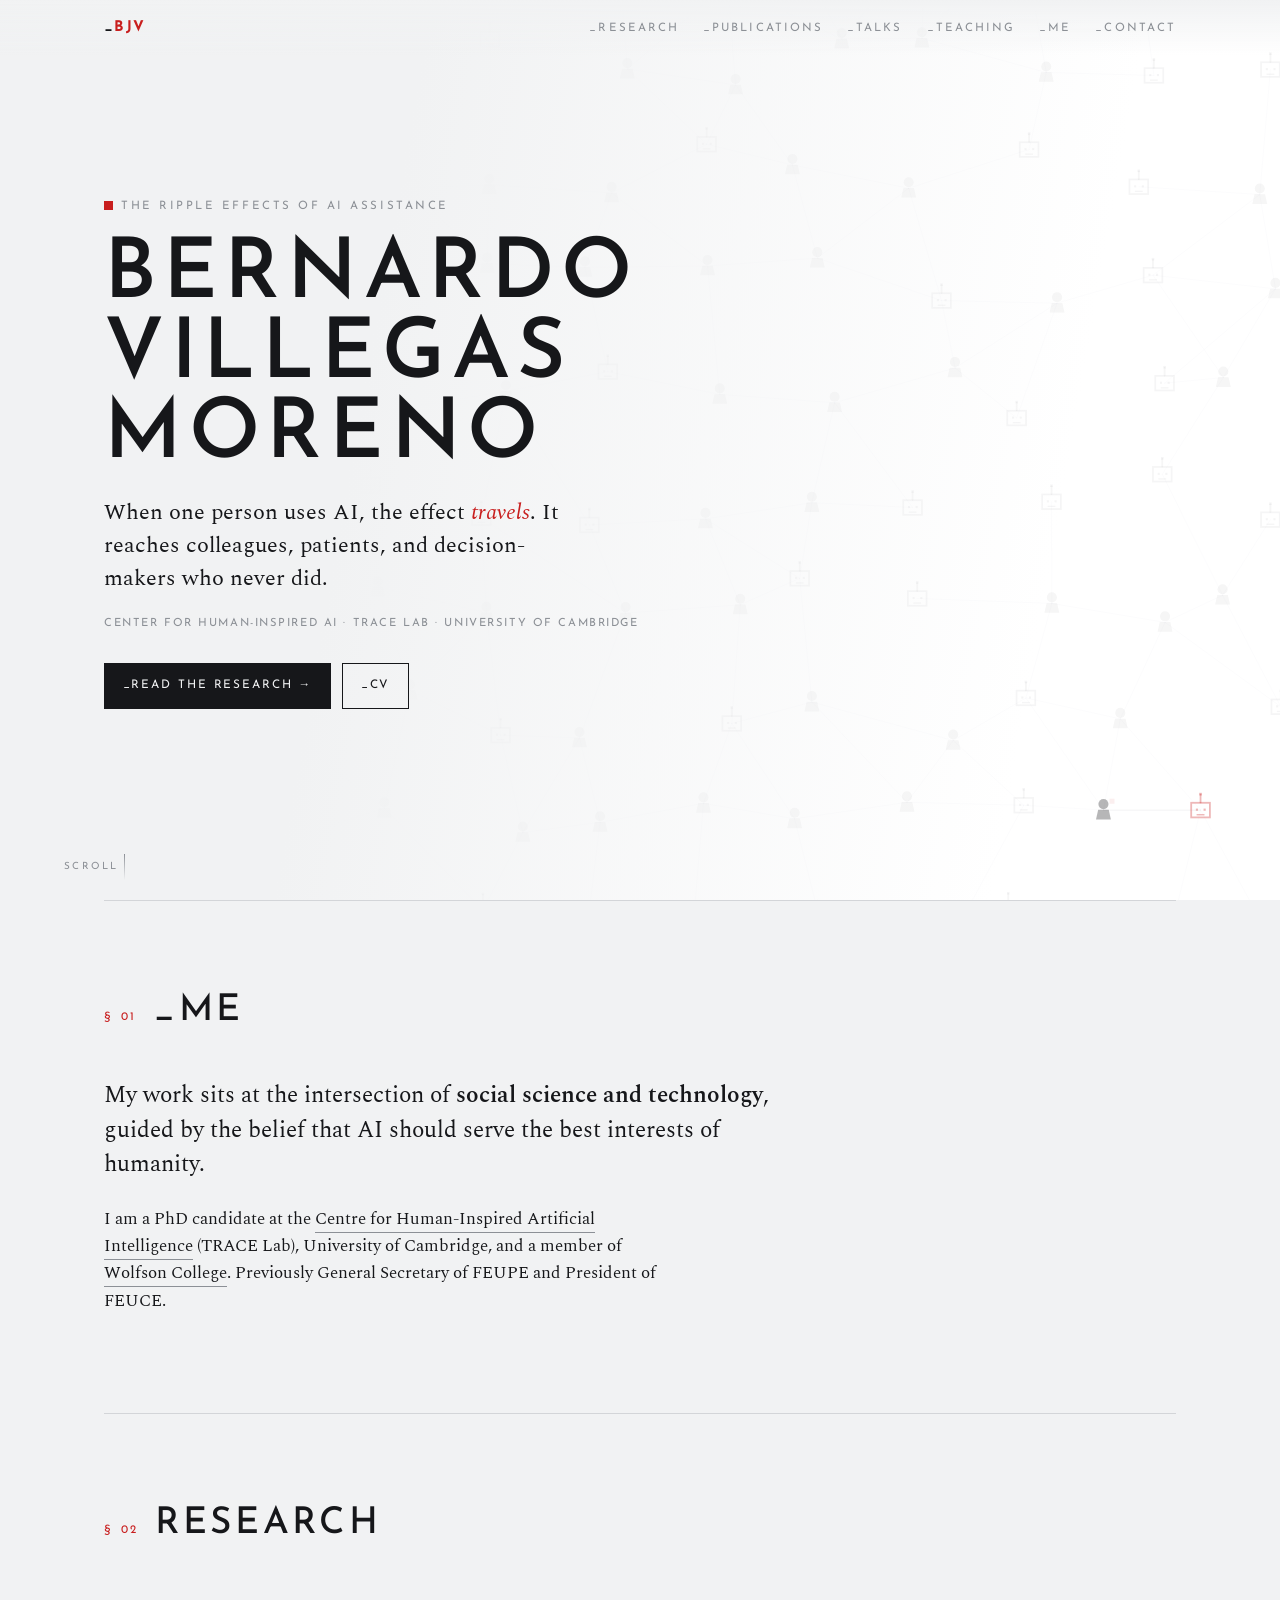
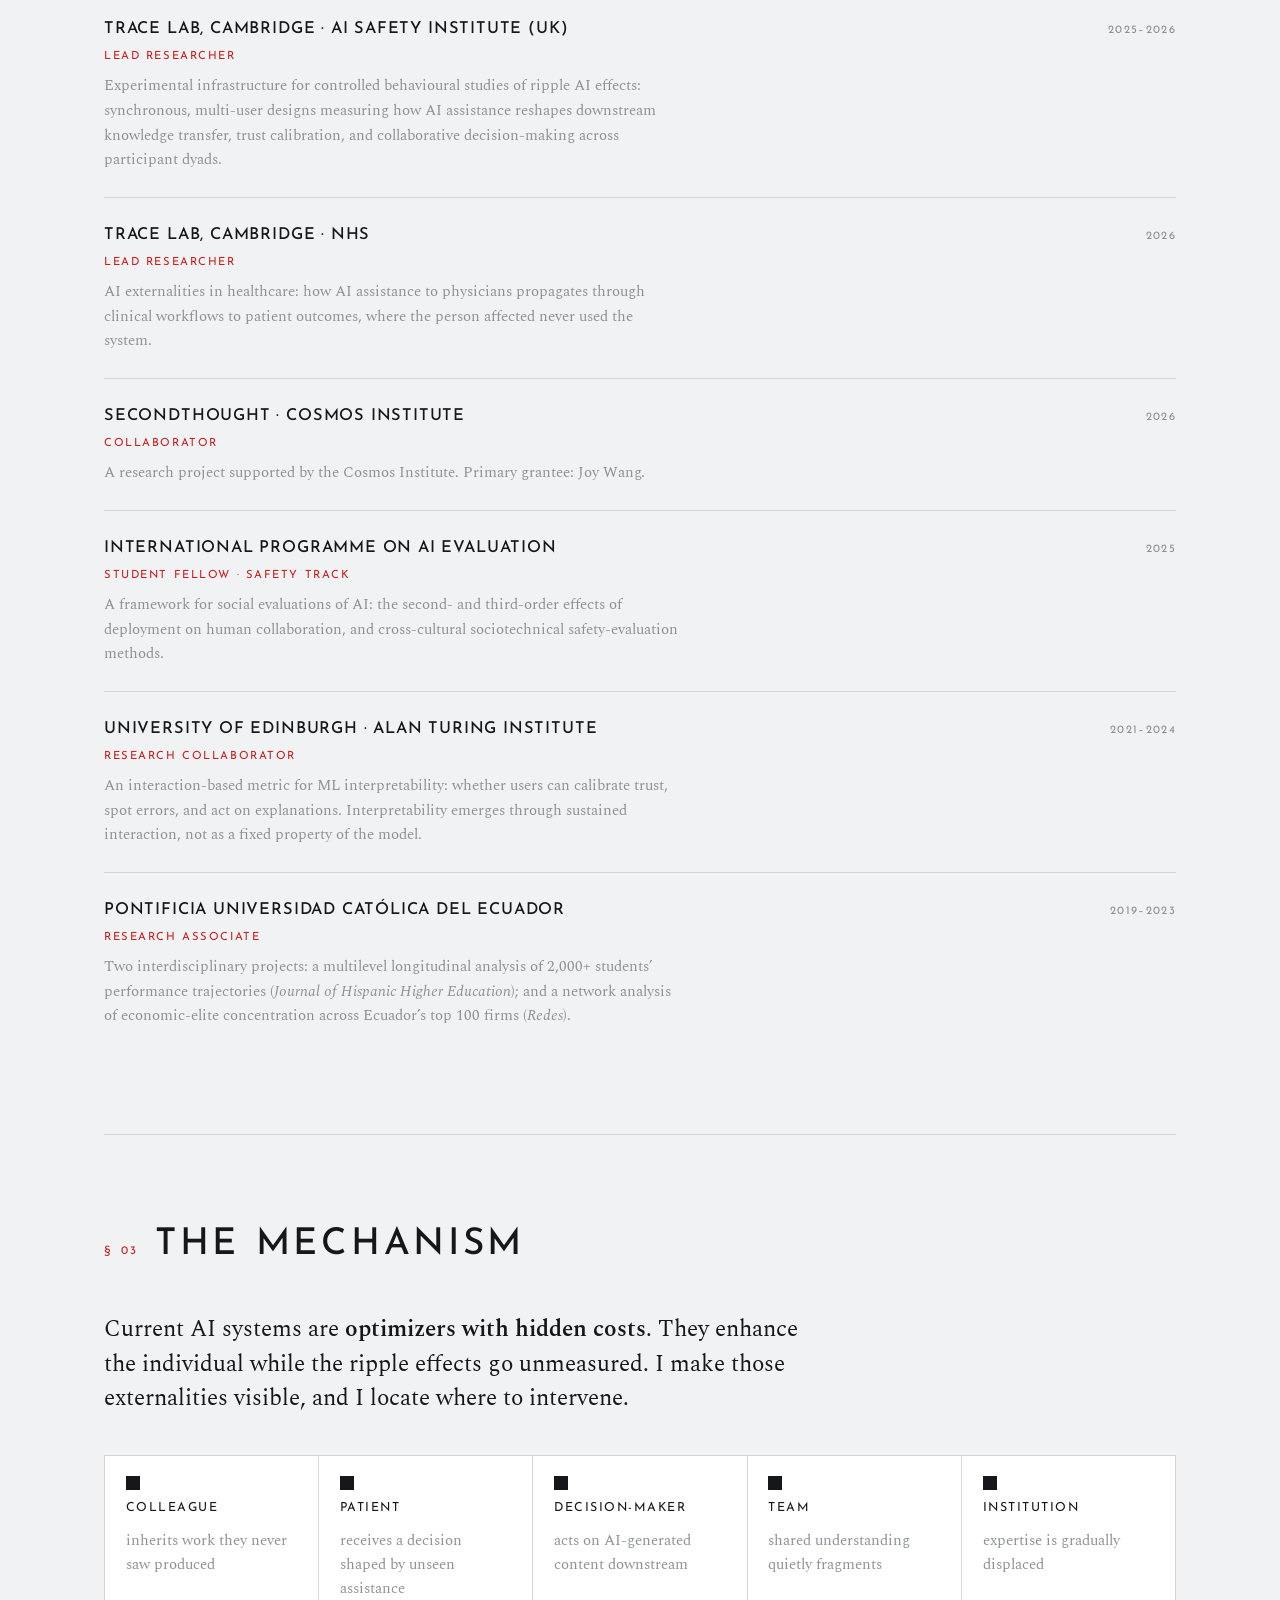
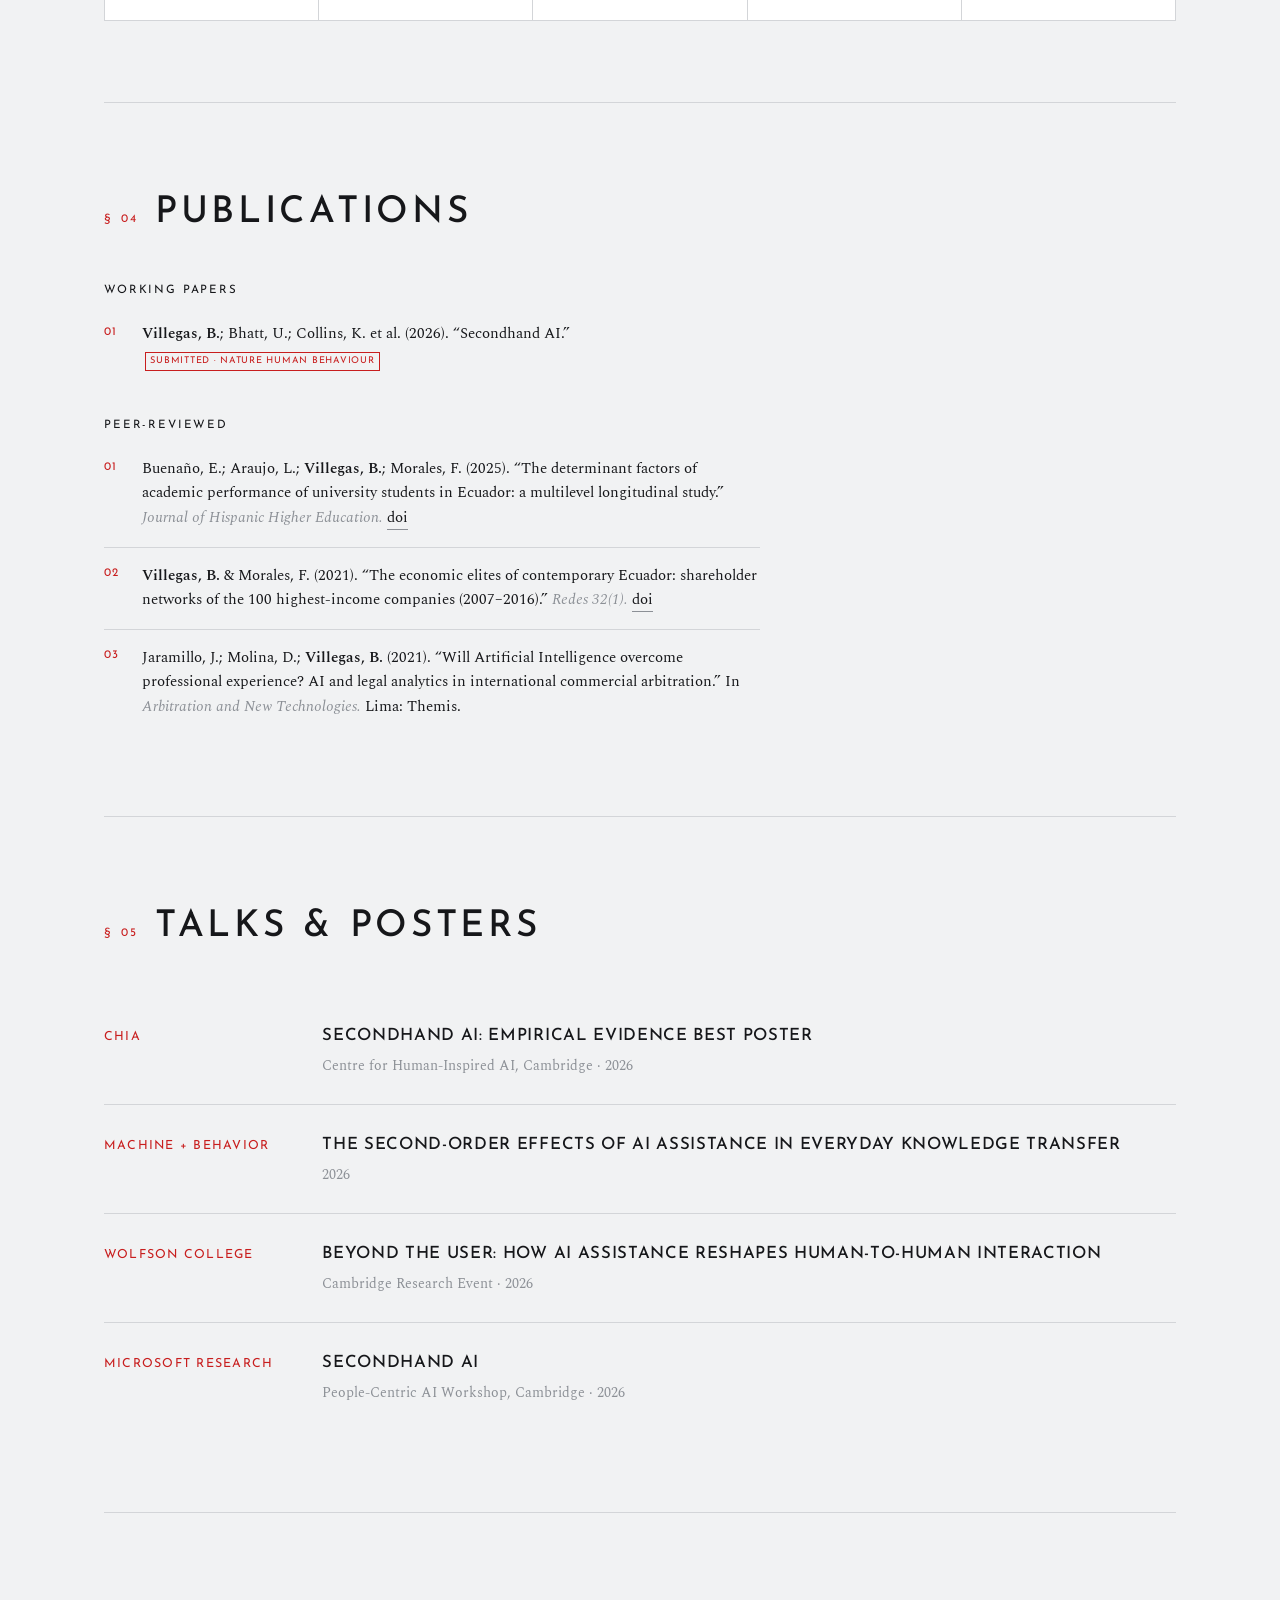
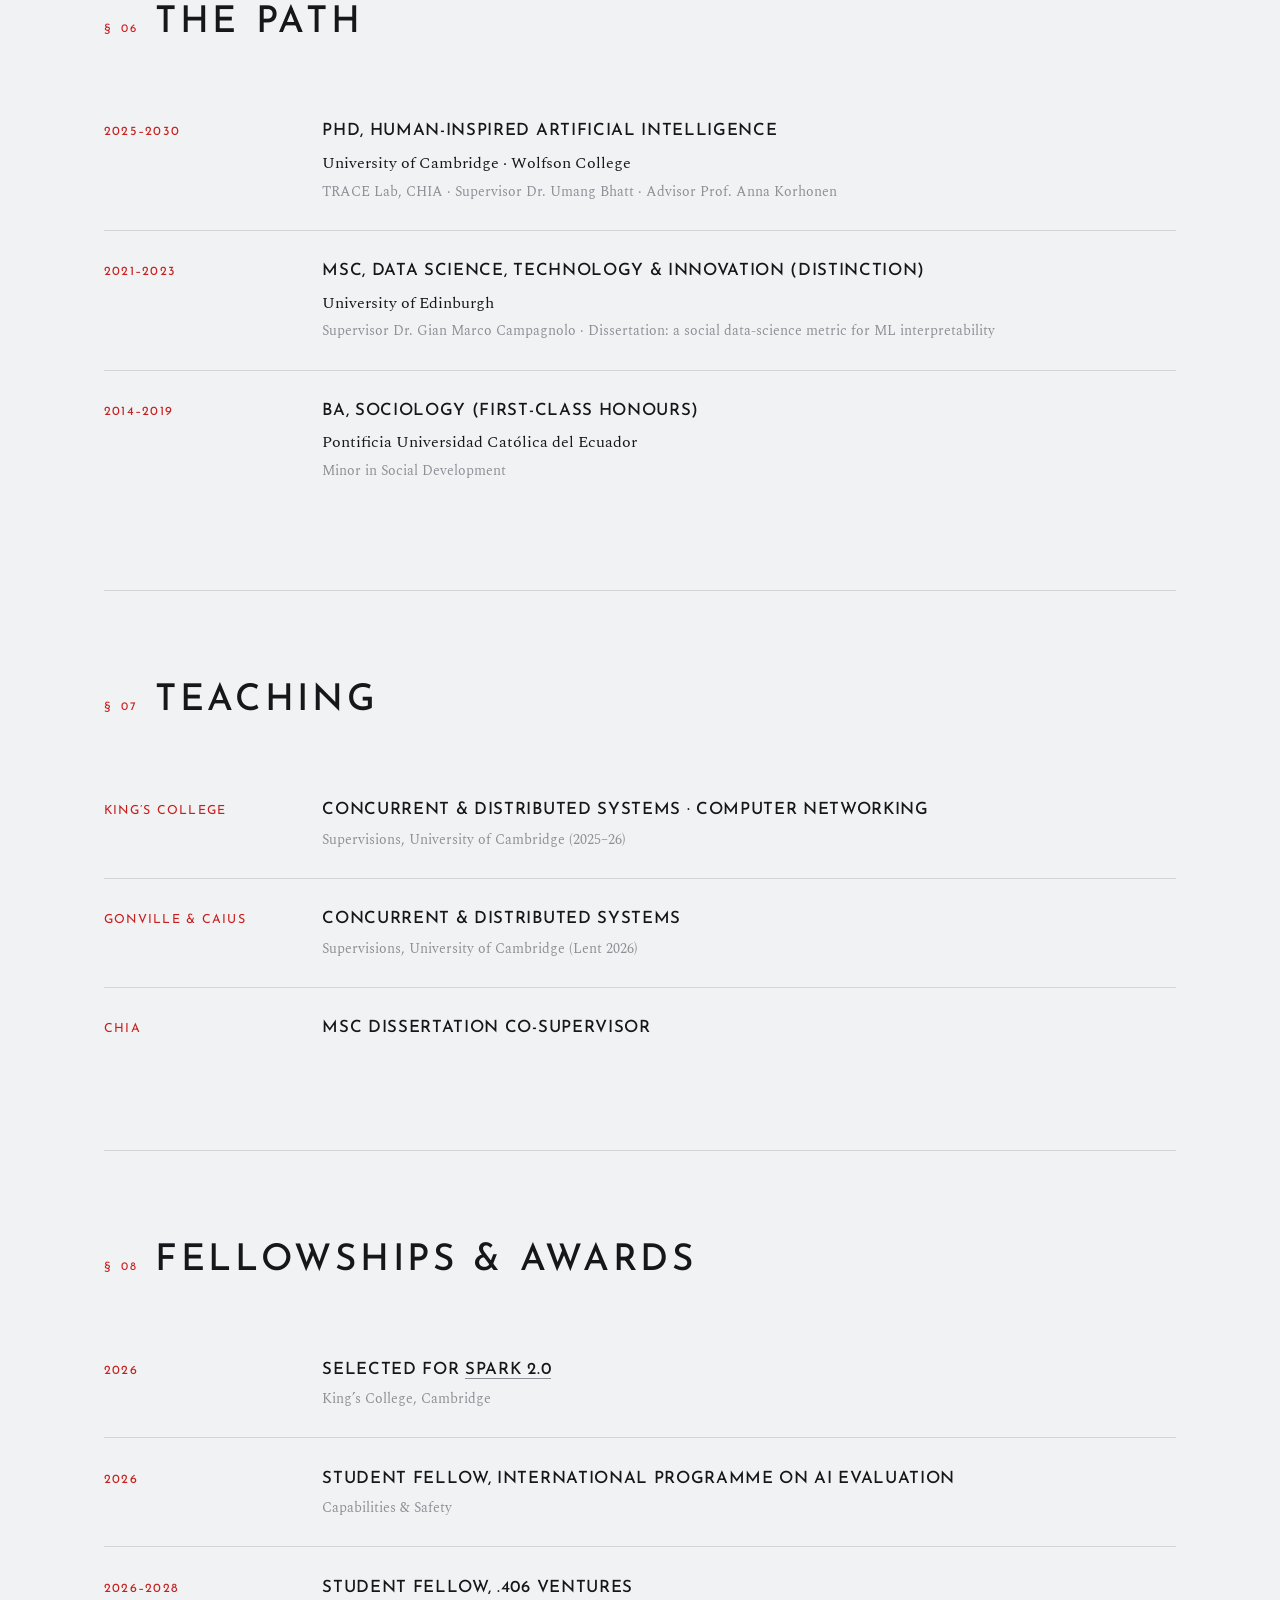
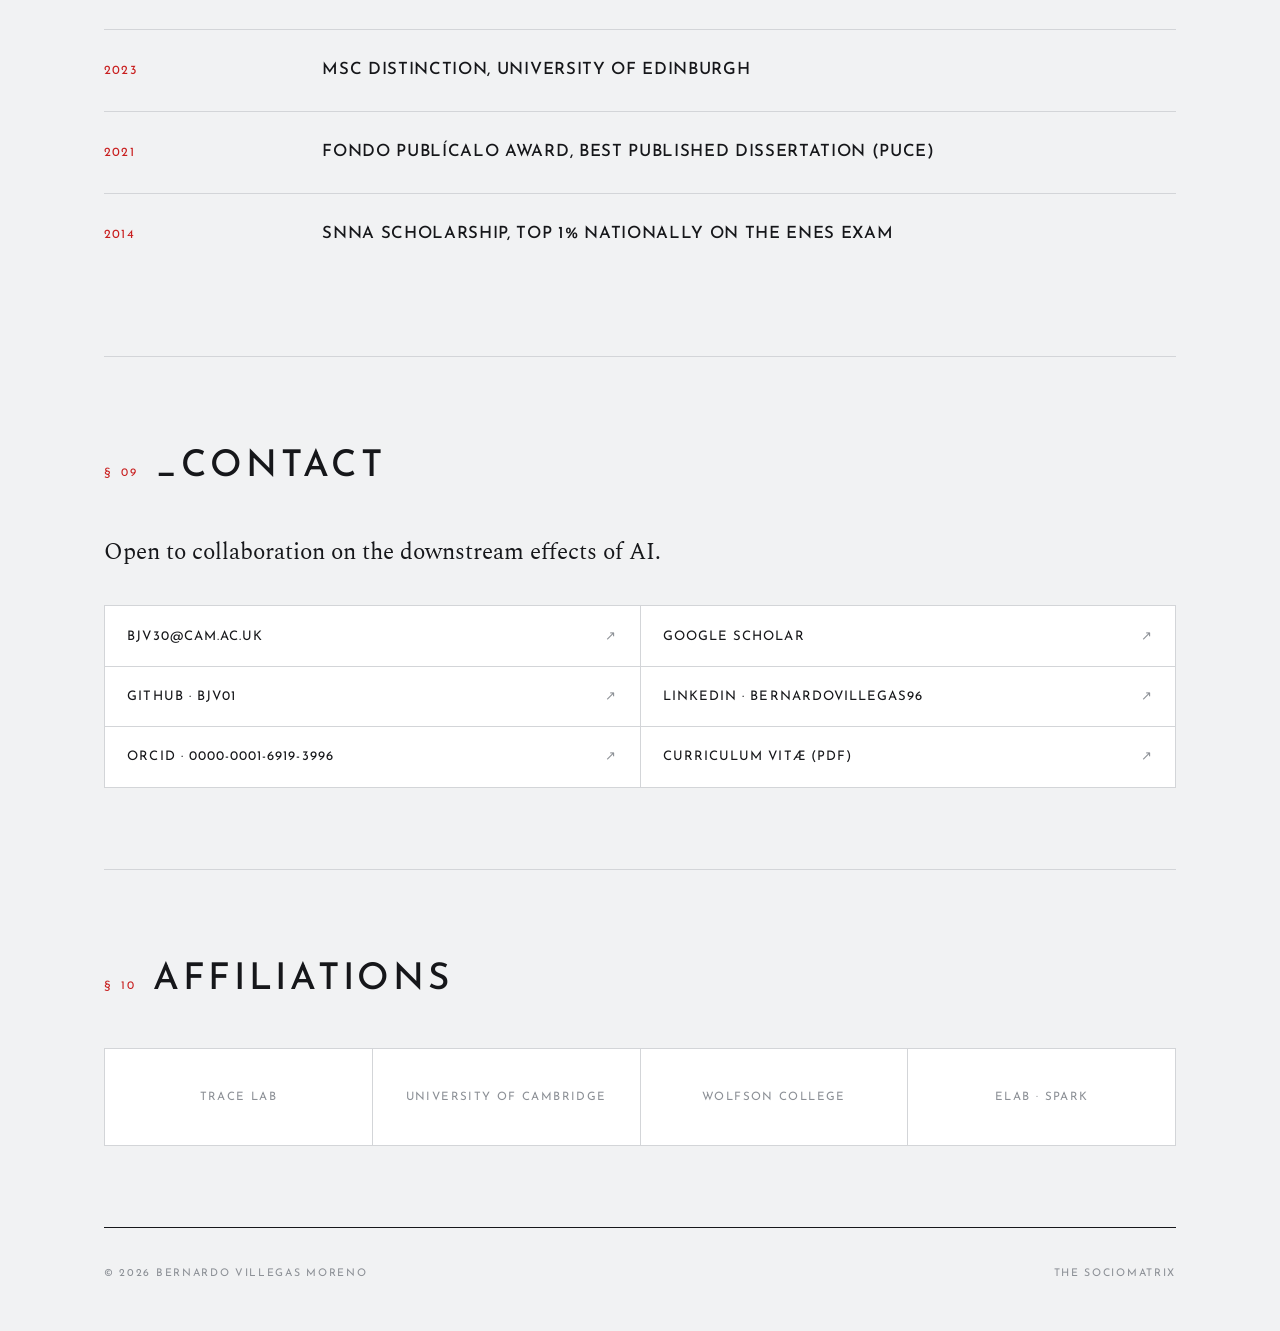
==== static/index.html @ 49605e80 "Ship new one-page site as homepage (The Sociomatrix) Add static/index.html: a self-contained homepag" ====
<!doctype html>
<html lang="en">
<head>
<meta charset="utf-8">
<meta name="viewport" content="width=device-width,initial-scale=1">
<!--
WEBSITE OPENER — organic human/AI network with a live TRANSMISSION: the AI effect (red) travels
edge-by-edge from Alice+AI to others; each person reached gets a small red mark (secondhand).
Then the rest of the site scrolls up beneath. Sociomatrix identity: white, ink, one red family, squares.
-->
<title>Villegas Moreno</title>
<meta name="description" content="Bernardo Villegas Moreno. The ripple effects of AI assistance: when one person uses AI, the effect travels to people who never did.">
<link rel="preconnect" href="https://fonts.googleapis.com">
<link rel="preconnect" href="https://fonts.gstatic.com" crossorigin>
<link href="https://fonts.googleapis.com/css2?family=Josefin+Sans:wght@300;400;500;600;700&family=Spectral:ital,wght@0,400;0,500;0,600;1,400&display=swap" rel="stylesheet">
<style>
  :root{ --ink:#16171A; --paper:#F1F2F3; --card:#FFFFFF; --silver:#8C9096; --faint:#D3D5D8; --red:#C81E1E;
    --cap:"Josefin Sans",Futura,"Century Gothic",sans-serif; --serif:"Spectral",Georgia,serif; --pad:clamp(20px,5vw,64px); color-scheme:light; }
  *{box-sizing:border-box}
  html{scroll-behavior:smooth}
  body{margin:0;background:var(--paper);color:var(--ink);font-family:var(--serif);font-size:17px;line-height:1.6;-webkit-font-smoothing:antialiased}
  a{color:inherit;text-decoration:none}
  ::selection{background:var(--ink);color:var(--paper)}
  .wrap{max-width:1200px;margin:0 auto;padding-inline:var(--pad)}
  hr.rule{height:1px;background:var(--ink);border:0;margin:0}

  header{position:fixed;top:0;left:0;right:0;z-index:40;background:linear-gradient(var(--paper),rgba(241,242,243,0));}
  .bar{position:relative;display:flex;justify-content:space-between;align-items:center;max-width:1200px;margin:0 auto;padding:16px var(--pad)}
  .brand{font-family:var(--cap);text-transform:uppercase;font-weight:700;letter-spacing:.1em;font-size:.92rem}
  .brand b{color:var(--red)}
  nav{display:flex;gap:1.5rem;font-family:var(--cap);text-transform:uppercase;letter-spacing:.18em;font-size:.72rem;color:var(--silver)}
  nav a{transition:color .2s} nav a:hover{color:var(--ink)}
  .navtoggle{display:none;background:transparent;border:1px solid var(--ink);color:var(--ink);width:40px;height:40px;font-size:1.15rem;cursor:pointer;align-items:center;justify-content:center}
  @media(max-width:720px){
    .navtoggle{display:flex}
    nav{position:absolute;top:100%;left:0;right:0;flex-direction:column;gap:0;background:var(--paper);border-bottom:1px solid var(--ink);opacity:0;visibility:hidden;transform:translateY(-8px);transition:opacity .25s ease,transform .25s ease,visibility .25s}
    nav.open{opacity:1;visibility:visible;transform:none}
    nav a{padding:1rem var(--pad);border-top:1px solid var(--faint);color:var(--ink)}
  }

  /* HERO OPENER */
  .hero{position:relative;min-height:100svh;overflow:hidden;display:flex;align-items:center}
  #opener{position:absolute;inset:0;width:100%;height:100%;z-index:0}
  .veil{position:absolute;inset:0;z-index:1;pointer-events:none;background:linear-gradient(100deg,var(--paper) 0%,var(--paper) 30%,rgba(241,242,243,0.55) 52%,rgba(241,242,243,0) 80%)}
  .hero-inner{position:relative;z-index:3;width:100%}
  .kicker{font-family:var(--cap);text-transform:uppercase;letter-spacing:.22em;font-size:.72rem;color:var(--silver);display:inline-flex;align-items:center;gap:.7em}
  .kicker .sq{width:9px;height:9px;background:var(--red);display:inline-block}
  h1{font-family:var(--cap);text-transform:uppercase;font-weight:600;letter-spacing:.08em;line-height:.96;font-size:clamp(2.4rem,7vw,5.2rem);margin:1.1rem 0 0;max-width:14ch}
  .tag{font-size:clamp(1.08rem,1.7vw,1.4rem);line-height:1.5;max-width:42ch;margin:1.3rem 0 0}
  .tag em{font-style:italic;color:var(--red)}
  .affil{font-family:var(--cap);text-transform:uppercase;letter-spacing:.14em;font-size:.7rem;color:var(--silver);margin:1.2rem 0 0}
  .actions{display:flex;gap:.7rem;flex-wrap:wrap;margin-top:1.9rem}
  .btn{font-family:var(--cap);text-transform:uppercase;letter-spacing:.16em;font-size:.74rem;border:1px solid var(--ink);color:var(--ink);background:transparent;padding:.78rem 1.1rem;cursor:pointer;transition:background .12s,color .12s}
  .btn:hover{background:var(--ink);color:var(--paper)}
  .btn.pri{background:var(--ink);color:var(--paper)} .btn.pri:hover{background:transparent;color:var(--ink)}
  .scrollcue{position:absolute;left:var(--pad);bottom:20px;z-index:3;font-family:var(--cap);text-transform:uppercase;letter-spacing:.24em;font-size:.62rem;color:var(--silver);display:flex;align-items:center;gap:.6em}
  .scrollcue::after{content:"";width:1px;height:26px;background:linear-gradient(var(--silver),transparent);animation:cue 2.4s ease-in-out infinite}
  @keyframes cue{0%,100%{opacity:.3;transform:scaleY(.6)}50%{opacity:1;transform:scaleY(1)}}

  /* SECTIONS */
  section{padding:clamp(56px,9vh,120px) 0;border-top:1px solid var(--silver-faint,#D3D5D8)}
  .sechead{display:flex;align-items:baseline;gap:1rem;margin-bottom:2.4rem}
  .sechead .no{font-family:var(--cap);font-size:.72rem;letter-spacing:.24em;color:var(--red)}
  .sechead h2{font-family:var(--cap);text-transform:uppercase;letter-spacing:.1em;font-weight:500;font-size:clamp(1.5rem,3.2vw,2.3rem);margin:0}
  .lead{font-size:clamp(1.15rem,1.8vw,1.5rem);line-height:1.5;max-width:60ch}
  .lead strong{font-weight:600} .lead em{font-style:italic;color:var(--red)}
  p.body{max-width:64ch;color:var(--ink)} p.body a{border-bottom:1px solid var(--silver)} p.body a:hover{border-color:var(--red)}
  .down{margin-top:2.4rem;display:grid;grid-template-columns:repeat(5,1fr);gap:1px;background:#D3D5D8;border:1px solid #D3D5D8}
  @media(max-width:900px){ .down{grid-template-columns:1fr} }
  .dcell{background:var(--card);padding:1.2rem 1.3rem;display:flex;flex-direction:column;gap:.6rem}
  .dcell .sq{width:14px;height:14px;background:var(--ink)}
  .dcell .who{font-family:var(--cap);text-transform:uppercase;letter-spacing:.12em;font-size:.78rem}
  .dcell .eff{font-size:.94rem;color:var(--silver)}
  .cards{display:grid;grid-template-columns:repeat(auto-fit,minmax(300px,1fr));gap:1px;background:#D3D5D8;border:1px solid #D3D5D8}
  .cardw{background:var(--card);padding:clamp(24px,3vw,40px)}
  .cardw .cno{font-family:var(--cap);letter-spacing:.18em;font-size:.68rem;color:var(--red)}
  .cardw h3{font-family:var(--cap);text-transform:uppercase;letter-spacing:.05em;font-weight:500;font-size:1.2rem;margin:.9rem 0 .8rem}
  .cardw p{color:var(--silver);font-size:.98rem;margin:0;max-width:44ch}
  .tags{display:flex;flex-wrap:wrap;gap:.6rem;margin-top:2rem}
  .tag2{font-family:var(--cap);text-transform:uppercase;letter-spacing:.1em;font-size:.7rem;border:1px solid #D3D5D8;padding:.5rem .8rem;transition:border-color .2s} .tag2:hover{border-color:var(--red)}
  .path{display:flex;flex-direction:column}
  .step{display:grid;grid-template-columns:minmax(120px,180px) 1fr;gap:clamp(16px,3vw,48px);padding:1.7rem 0;border-top:1px solid #D3D5D8;align-items:baseline}
  .step:first-child{border-top:0}
  .step .when{font-family:var(--cap);text-transform:uppercase;letter-spacing:.1em;font-size:.78rem;color:var(--red)}
  .step h4{margin:0;font-family:var(--cap);text-transform:uppercase;letter-spacing:.04em;font-weight:500;font-size:1.05rem}
  .step .org{margin:.35rem 0 0;font-size:.98rem} .step .note{color:var(--silver);margin:.3rem 0 0;font-size:.86rem}
  @media(max-width:560px){ .step{grid-template-columns:1fr;gap:.4rem} }
  .contact{display:grid;grid-template-columns:1fr 1fr;gap:1px;background:#D3D5D8;border:1px solid #D3D5D8;margin-top:2.2rem}
  .link{background:var(--card);padding:1.2rem 1.4rem;display:flex;justify-content:space-between;align-items:center;font-family:var(--cap);text-transform:uppercase;letter-spacing:.08em;font-size:.82rem;transition:background .18s,color .18s}
  .link:hover{background:var(--ink);color:var(--paper)} .link .arw{color:var(--silver)} .link:hover .arw{color:var(--paper)}
  @media(max-width:560px){ .contact{grid-template-columns:1fr} }
  footer{padding:2.4rem 0 3rem;font-family:var(--cap);text-transform:uppercase;letter-spacing:.16em;font-size:.66rem;color:var(--silver);display:flex;justify-content:space-between;flex-wrap:wrap;gap:1rem;border-top:1px solid var(--ink)}
  .rlist{display:flex;flex-direction:column}
  .ritem{padding:1.5rem 0;border-top:1px solid #D3D5D8} .ritem:first-child{border-top:0}
  .ritem .rtop{display:flex;justify-content:space-between;gap:1rem;flex-wrap:wrap;align-items:baseline}
  .ritem .org{font-family:var(--cap);text-transform:uppercase;letter-spacing:.05em;font-weight:500;font-size:1.02rem}
  .ritem .date{font-family:var(--cap);text-transform:uppercase;letter-spacing:.12em;font-size:.7rem;color:var(--silver);white-space:nowrap}
  .ritem .role{font-family:var(--cap);text-transform:uppercase;letter-spacing:.14em;font-size:.7rem;color:var(--red);margin:.4rem 0 .5rem}
  .ritem p{margin:0;color:var(--silver);font-size:.96rem;max-width:72ch}
  .subhead{font-family:var(--cap);text-transform:uppercase;letter-spacing:.16em;font-size:.72rem;color:var(--ink);margin:1.8rem 0 .4rem}
  .pubs{list-style:none;padding:0;margin:0;counter-reset:pub}
  .pubs li{position:relative;padding:1rem 0 1rem 2.4rem;border-top:1px solid #D3D5D8;font-size:.96rem;max-width:82ch;color:var(--ink)} .pubs li:first-child{border-top:0}
  .pubs li::before{counter-increment:pub;content:counter(pub,decimal-leading-zero);position:absolute;left:0;top:1.05rem;font-family:var(--cap);letter-spacing:.1em;font-size:.72rem;color:var(--red)}
  .pubs b{font-weight:600} .pubs .venue{font-style:italic;color:var(--silver)} .pubs a{border-bottom:1px solid var(--silver)}
  .pubs .badge{display:inline-block;font-family:var(--cap);text-transform:uppercase;letter-spacing:.08em;font-size:.58rem;color:var(--red);border:1px solid var(--red);padding:.12em .45em;margin-left:.3em}
  .reveal{opacity:0;transform:translateY(16px);transition:opacity .7s ease,transform .7s ease}
  .reveal.in{opacity:1;transform:none}
  .assoc{display:grid;grid-template-columns:repeat(4,1fr);gap:1px;background:#D3D5D8;border:1px solid #D3D5D8;margin-top:1.6rem}
  @media(max-width:640px){ .assoc{grid-template-columns:repeat(2,1fr)} }
  .assoc .logo{background:var(--card);min-height:96px;display:flex;align-items:center;justify-content:center;text-align:center;padding:1.2rem 1rem;font-family:var(--cap);text-transform:uppercase;letter-spacing:.12em;font-size:.72rem;color:var(--silver)}
  @media(prefers-reduced-motion:reduce){ .reveal{opacity:1;transform:none} .scrollcue::after{animation:none} html{scroll-behavior:auto} }
</style>
</head>
<body>


<header><div class="bar">
  <a class="brand" href="#top">_<b>bjv</b></a>
  <nav id="nav"><a href="#research">_research</a><a href="#publications">_publications</a><a href="#talks">_talks</a><a href="#teaching">_teaching</a><a href="#me">_me</a><a href="#contact">_contact</a></nav>
  <button class="navtoggle" id="navtoggle" aria-label="Open menu" aria-expanded="false">≡</button>
</div></header>

<main id="top">
  <!-- OPENER -->
  <section class="hero">
    <canvas id="opener" aria-label="A network of people and AI agents; the AI effect travels along the connections, marking each person it reaches."></canvas>
    <div class="veil"></div>
    <div class="hero-inner"><div class="wrap">
      <span class="kicker"><span class="sq"></span> the ripple effects of AI assistance</span>
      <h1>Bernardo Villegas Moreno</h1>
      <p class="tag">When one person uses AI, the effect <em>travels</em>. It reaches colleagues, patients, and decision-makers who never did.</p>
      <p class="affil">Center for Human-Inspired AI · TRACE Lab · University of Cambridge</p>
      <div class="actions"><a class="btn pri" href="#research">_read the research →</a><a class="btn" href="#">_cv</a></div>
    </div></div>
    <div class="scrollcue">scroll</div>
  </section>

  <div class="wrap">
    <section id="me">
      <div class="sechead reveal"><span class="no">§ 01</span><h2>_me</h2></div>
      <p class="lead reveal">My work sits at the intersection of <strong>social science and technology</strong>, guided by the belief that AI should serve the best interests of humanity.</p>
      <p class="body reveal" style="margin-top:1.4rem">I am a PhD candidate at the <a href="https://www.chia.cam.ac.uk/" target="_blank" rel="noopener">Centre for Human-Inspired Artificial Intelligence</a> (TRACE Lab), University of Cambridge, and a member of <a href="https://www.wolfson.cam.ac.uk/" target="_blank" rel="noopener">Wolfson College</a>. Previously General Secretary of FEUPE and President of FEUCE.</p>
    </section>
    <section id="research">
      <div class="sechead reveal"><span class="no">§ 02</span><h2>Research</h2></div>
      <div class="rlist reveal">
        <div class="ritem"><div class="rtop"><span class="org">TRACE Lab, Cambridge · AI Safety Institute (UK)</span><span class="date">2025–2026</span></div><div class="role">Lead Researcher</div><p>Experimental infrastructure for controlled behavioural studies of ripple AI effects: synchronous, multi-user designs measuring how AI assistance reshapes downstream knowledge transfer, trust calibration, and collaborative decision-making across participant dyads.</p></div>
        <div class="ritem"><div class="rtop"><span class="org">TRACE Lab, Cambridge · NHS</span><span class="date">2026</span></div><div class="role">Lead Researcher</div><p>AI externalities in healthcare: how AI assistance to physicians propagates through clinical workflows to patient outcomes, where the person affected never used the system.</p></div>
        <div class="ritem"><div class="rtop"><span class="org">Secondthought · Cosmos Institute</span><span class="date">2026</span></div><div class="role">Collaborator</div><p>A research project supported by the Cosmos Institute. Primary grantee: Joy Wang.</p></div>
        <div class="ritem"><div class="rtop"><span class="org">International Programme on AI Evaluation</span><span class="date">2025</span></div><div class="role">Student Fellow · Safety Track</div><p>A framework for social evaluations of AI: the second- and third-order effects of deployment on human collaboration, and cross-cultural sociotechnical safety-evaluation methods.</p></div>
        <div class="ritem"><div class="rtop"><span class="org">University of Edinburgh · Alan Turing Institute</span><span class="date">2021–2024</span></div><div class="role">Research Collaborator</div><p>An interaction-based metric for ML interpretability: whether users can calibrate trust, spot errors, and act on explanations. Interpretability emerges through sustained interaction, not as a fixed property of the model.</p></div>
        <div class="ritem"><div class="rtop"><span class="org">Pontificia Universidad Católica del Ecuador</span><span class="date">2019–2023</span></div><div class="role">Research Associate</div><p>Two interdisciplinary projects: a multilevel longitudinal analysis of 2,000+ students&rsquo; performance trajectories (<em>Journal of Hispanic Higher Education</em>); and a network analysis of economic-elite concentration across Ecuador&rsquo;s top 100 firms (<em>Redes</em>).</p></div>
      </div>
    </section>
    <section id="mechanism">
      <div class="sechead reveal"><span class="no">§ 03</span><h2>The mechanism</h2></div>
      <p class="lead reveal">Current AI systems are <strong>optimizers with hidden costs</strong>. They enhance the individual while the ripple effects go unmeasured. I make those externalities visible, and I locate where to intervene.</p>
      <div class="down reveal">
        <div class="dcell"><span class="sq"></span><span class="who">Colleague</span><span class="eff">inherits work they never saw produced</span></div>
        <div class="dcell"><span class="sq"></span><span class="who">Patient</span><span class="eff">receives a decision shaped by unseen assistance</span></div>
        <div class="dcell"><span class="sq"></span><span class="who">Decision-maker</span><span class="eff">acts on AI-generated content downstream</span></div>
        <div class="dcell"><span class="sq"></span><span class="who">Team</span><span class="eff">shared understanding quietly fragments</span></div>
        <div class="dcell"><span class="sq"></span><span class="who">Institution</span><span class="eff">expertise is gradually displaced</span></div>
      </div>
    </section>
    <section id="publications">
      <div class="sechead reveal"><span class="no">§ 04</span><h2>Publications</h2></div>
      <div class="subhead reveal">Working papers</div>
      <ol class="pubs reveal">
        <li><b>Villegas, B.</b>; Bhatt, U.; Collins, K. et al. (2026). &ldquo;Secondhand AI.&rdquo; <span class="badge">Submitted · Nature Human Behaviour</span></li>
      </ol>
      <div class="subhead reveal">Peer-reviewed</div>
      <ol class="pubs reveal">
        <li>Buenaño, E.; Araujo, L.; <b>Villegas, B.</b>; Morales, F. (2025). &ldquo;The determinant factors of academic performance of university students in Ecuador: a multilevel longitudinal study.&rdquo; <span class="venue">Journal of Hispanic Higher Education.</span> <a href="https://doi.org/10.1177/15381927251392101" target="_blank" rel="noopener">doi</a></li>
        <li><b>Villegas, B.</b> &amp; Morales, F. (2021). &ldquo;The economic elites of contemporary Ecuador: shareholder networks of the 100 highest-income companies (2007–2016).&rdquo; <span class="venue">Redes 32(1).</span> <a href="https://doi.org/10.5565/rev/redes.887" target="_blank" rel="noopener">doi</a></li>
        <li>Jaramillo, J.; Molina, D.; <b>Villegas, B.</b> (2021). &ldquo;Will Artificial Intelligence overcome professional experience? AI and legal analytics in international commercial arbitration.&rdquo; In <span class="venue">Arbitration and New Technologies.</span> Lima: Themis.</li>
      </ol>
    </section>
    <section id="talks">
      <div class="sechead reveal"><span class="no">§ 05</span><h2>Talks &amp; posters</h2></div>
      <div class="path reveal">
        <div class="step"><div class="when">CHIA</div><div><h4>Secondhand AI: empirical evidence <span class="badge">Best Poster</span></h4><p class="note">Centre for Human-Inspired AI, Cambridge · 2026</p></div></div>
        <div class="step"><div class="when">Machine + Behavior</div><div><h4>The second-order effects of AI assistance in everyday knowledge transfer</h4><p class="note">2026</p></div></div>
        <div class="step"><div class="when">Wolfson College</div><div><h4>Beyond the User: how AI assistance reshapes human-to-human interaction</h4><p class="note">Cambridge Research Event · 2026</p></div></div>
        <div class="step"><div class="when">Microsoft Research</div><div><h4>Secondhand AI</h4><p class="note">People-Centric AI Workshop, Cambridge · 2026</p></div></div>
      </div>
    </section>
    <section id="path">
      <div class="sechead reveal"><span class="no">§ 06</span><h2>The path</h2></div>
      <div class="path reveal">
        <div class="step"><div class="when">2025–2030</div><div><h4>PhD, Human-Inspired Artificial Intelligence</h4><p class="org">University of Cambridge · Wolfson College</p><p class="note">TRACE Lab, CHIA · Supervisor Dr. Umang Bhatt · Advisor Prof. Anna Korhonen</p></div></div>
        <div class="step"><div class="when">2021–2023</div><div><h4>MSc, Data Science, Technology &amp; Innovation (Distinction)</h4><p class="org">University of Edinburgh</p><p class="note">Supervisor Dr. Gian Marco Campagnolo · Dissertation: a social data-science metric for ML interpretability</p></div></div>
        <div class="step"><div class="when">2014–2019</div><div><h4>BA, Sociology (First-Class Honours)</h4><p class="org">Pontificia Universidad Católica del Ecuador</p><p class="note">Minor in Social Development</p></div></div>
      </div>
    </section>
    <section id="teaching">
      <div class="sechead reveal"><span class="no">§ 07</span><h2>Teaching</h2></div>
      <div class="path reveal">
        <div class="step"><div class="when">King&rsquo;s College</div><div><h4>Concurrent &amp; Distributed Systems · Computer Networking</h4><p class="note">Supervisions, University of Cambridge (2025–26)</p></div></div>
        <div class="step"><div class="when">Gonville &amp; Caius</div><div><h4>Concurrent &amp; Distributed Systems</h4><p class="note">Supervisions, University of Cambridge (Lent 2026)</p></div></div>
        <div class="step"><div class="when">CHIA</div><div><h4>MSc Dissertation Co-Supervisor</h4></div></div>
      </div>
    </section>
    <section>
      <div class="sechead reveal"><span class="no">§ 08</span><h2>Fellowships &amp; awards</h2></div>
      <div class="path reveal">
        <div class="step"><div class="when">2026</div><div><h4>Selected for <a href="https://sparkatkings.com" target="_blank" rel="noopener" style="border-bottom:1px solid var(--silver)">SPARK 2.0</a></h4><p class="note">King&rsquo;s College, Cambridge</p></div></div>
        <div class="step"><div class="when">2026</div><div><h4>Student Fellow, International Programme on AI Evaluation</h4><p class="note">Capabilities &amp; Safety</p></div></div>
        <div class="step"><div class="when">2026–2028</div><div><h4>Student Fellow, .406 Ventures</h4></div></div>
        <div class="step"><div class="when">2023</div><div><h4>MSc Distinction, University of Edinburgh</h4></div></div>
        <div class="step"><div class="when">2021</div><div><h4>Fondo Publícalo Award, best published dissertation (PUCE)</h4></div></div>
        <div class="step"><div class="when">2014</div><div><h4>SNNA Scholarship, top 1% nationally on the ENES exam</h4></div></div>
      </div>
    </section>
    <section id="contact">
      <div class="sechead reveal"><span class="no">§ 09</span><h2>_contact</h2></div>
      <p class="lead reveal">Open to collaboration on the downstream effects of AI.</p>
      <div class="contact reveal">
        <a class="link" href="mailto:bjv30@cam.ac.uk">bjv30@cam.ac.uk<span class="arw">↗</span></a>
        <a class="link" href="https://scholar.google.com/citations?user=j6a2kQkAAAAJ&hl=en" target="_blank" rel="noopener">Google Scholar<span class="arw">↗</span></a>
        <a class="link" href="https://github.com/bjv01" target="_blank" rel="noopener">GitHub · bjv01<span class="arw">↗</span></a>
        <a class="link" href="https://linkedin.com/in/bernardovillegas96" target="_blank" rel="noopener">LinkedIn · bernardovillegas96<span class="arw">↗</span></a>
        <a class="link" href="https://orcid.org/0000-0001-6919-3996" target="_blank" rel="noopener">ORCID · 0000-0001-6919-3996<span class="arw">↗</span></a>
        <a class="link" href="/uploads/resume.pdf">Curriculum Vitæ (PDF)<span class="arw">↗</span></a>
      </div>
    </section>
    <section id="associations">
      <div class="sechead reveal"><span class="no">§ 10</span><h2>Affiliations</h2></div>
      <div class="assoc reveal">
        <div class="logo">TRACE Lab</div>
        <div class="logo">University of Cambridge</div>
        <div class="logo">Wolfson College</div>
        <div class="logo">eLab · SPARK</div>
      </div>
    </section>
    <footer><span>© 2026 Bernardo Villegas Moreno</span><span>The Sociomatrix</span></footer>
  </div>
</main>

<script>
(function(){
  var cv=document.getElementById('opener'); if(!cv) return;
  var ctx=cv.getContext('2d'), root=document.documentElement, reduce=matchMedia('(prefers-reduced-motion: reduce)').matches;
  function C(k){return getComputedStyle(root).getPropertyValue(k).trim();}
  var COL; function refresh(){COL={ink:C('--ink'),card:C('--card'),silver:C('--silver'),faint:C('--faint'),red:C('--red')};} refresh();
  function rgba(hex,a){hex=hex.replace('#','');if(hex.length===3)hex=hex.split('').map(function(x){return x+x;}).join('');return'rgba('+parseInt(hex.slice(0,2),16)+','+parseInt(hex.slice(2,4),16)+','+parseInt(hex.slice(4,6),16)+','+a+')';}
  var DPR=Math.min(window.devicePixelRatio||1,2), W=0,H=0, nodes=[], edges=[], adj=[], seed=0, aliceIdx=0, aiIdx=1;
  function rnd(){seed=(seed*1103515245+12345)&0x7fffffff;return seed/0x7fffffff;}
  function cl(v,a,b){return v<a?a:(v>b?b:v);}

  function build(){
    var r=cv.getBoundingClientRect(); W=r.width; H=r.height;
    cv.width=Math.round(W*DPR); cv.height=Math.round(H*DPR); ctx.setTransform(DPR,0,0,DPR,0,0);
    seed=20260829;
    var gap=cl(Math.min(W,H)*0.12,72,140), r0=cl(gap*0.1,8,13);
    var x0=-gap*0.4, x1=W+gap*0.4, y0=-gap*0.4, y1=H+gap*0.4;
    var sx=W*0.9, sy=H*0.9;   // seed bottom-right, diagonally opposite the name (upper-left)
    nodes=[];
    for(var gy=y0;gy<=y1;gy+=gap){ for(var gx=x0;gx<=x1;gx+=gap){
      nodes.push({x:gx+(rnd()-0.5)*gap*0.55,y:gy+(rnd()-0.5)*gap*0.55,ai:rnd()<0.35});
    }}
    // seeds: Alice (person) + AI (agent) near centre-right, adjacent
    nodes.unshift({x:sx+gap*0.45,y:sy,ai:true,seed:true});   // AI
    nodes.unshift({x:sx-gap*0.45,y:sy,ai:false,seed:true});  // Alice
    aliceIdx=0; aiIdx=1;
    var clr=(gap*0.6)*(gap*0.6), kept=[nodes[0],nodes[1]];
    for(var i=2;i<nodes.length;i++){var n=nodes[i];
      if((n.x-nodes[0].x)*(n.x-nodes[0].x)+(n.y-nodes[0].y)*(n.y-nodes[0].y)<clr)continue;
      if((n.x-nodes[1].x)*(n.x-nodes[1].x)+(n.y-nodes[1].y)*(n.y-nodes[1].y)<clr)continue; kept.push(n);}
    nodes=kept;
    // edges: nearest neighbours, capped, no bot-bot
    var thr2=(gap*1.7)*(gap*1.7), cand=[];
    for(var a=0;a<nodes.length;a++){ for(var b=a+1;b<nodes.length;b++){
      if(nodes[a].ai&&nodes[b].ai)continue;
      var dx=nodes[a].x-nodes[b].x, dy=nodes[a].y-nodes[b].y, d2=dx*dx+dy*dy;
      if(d2<thr2) cand.push([a,b,d2]);
    }}
    cand.sort(function(p,q){return p[2]-q[2];});
    var deg=[]; for(var q=0;q<nodes.length;q++)deg[q]=0; edges=[]; adj=[]; for(var q2=0;q2<nodes.length;q2++)adj[q2]=[];
    for(var c=0;c<cand.length;c++){ var ci=cand[c][0],cj=cand[c][1];
      if(deg[ci]>=4||deg[cj]>=4)continue;
      edges.push([ci,cj]); adj[ci].push(cj); adj[cj].push(ci); deg[ci]++; deg[cj]++;
    }
    resetSim(0);
  }

  // ---- transmission simulation ----
  var reached=[], reachedT=[], pulses=[], pending=[], simDone=0;
  function resetSim(now){
    reached=[]; reachedT=[]; pending=[]; pulses=[]; simDone=0;
    for(var i=0;i<nodes.length;i++){ reached[i]=false; reachedT[i]=0; pending[i]=false; }
    reached[aiIdx]=true; reachedT[aiIdx]=now;     // AI is the source
    // first hop: AI → Alice
    pulses.push({a:aiIdx,b:aliceIdx,t0:now+300,dur:700}); pending[aliceIdx]=true;
  }
  var PDUR=760;
  function emit(from,now){ var ns=adj[from]||[]; for(var k=0;k<ns.length;k++){ var j=ns[k];
    if(!reached[j]&&!pending[j]){ pulses.push({a:from,b:j,t0:now+ (120+rnd()*260), dur:PDUR}); pending[j]=true; } } }

  function person(x,y,r,col,a){ var c=rgba(col,a); ctx.fillStyle=c;
    ctx.beginPath(); ctx.arc(x,y-r*0.5,r*0.42,0,6.2832); ctx.fill();
    ctx.beginPath(); ctx.moveTo(x-r*0.62,y+r*0.78); ctx.lineTo(x-r*0.44,y-r*0.02); ctx.lineTo(x+r*0.44,y-r*0.02); ctx.lineTo(x+r*0.62,y+r*0.78); ctx.closePath(); ctx.fill(); }
  function aiAgent(x,y,r,col,a){ var c=rgba(col,a); ctx.strokeStyle=c; ctx.fillStyle=c; ctx.lineWidth=Math.max(1,r*0.15); ctx.lineCap='round'; var s=r*0.78;
    ctx.beginPath(); ctx.moveTo(x,y-s-r*0.5); ctx.lineTo(x,y-s*0.82); ctx.stroke();
    ctx.fillRect(x-r*0.11,y-s-r*0.66,r*0.22,r*0.22);
    ctx.strokeRect(x-s,y-s*0.78,s*2,s*1.56);
    ctx.fillRect(x-s*0.5,y-s*0.16,r*0.18,r*0.18); ctx.fillRect(x+s*0.32,y-s*0.16,r*0.18,r*0.18);
    ctx.fillRect(x-s*0.42,y+s*0.42,s*0.84,Math.max(1.4,r*0.09)); }
  function redMark(x,y,r,a){ var s=r*0.42; ctx.fillStyle=rgba(COL.red,a); ctx.fillRect(x+r*0.5,y-r*0.95,s,s); }

  var t0=0, raf=null, fadeIn=0;
  function step(now){
    if(!t0)t0=now; var t=now-t0; fadeIn=cl(t/900,0,1);
    // advance pulses
    var activeEdges={};
    for(var i=pulses.length-1;i>=0;i--){ var p=pulses[i]; if(now<p.t0) continue;
      var pr=(now-p.t0)/p.dur;
      if(pr>=1){ if(!reached[p.b]){ reached[p.b]=true; reachedT[p.b]=now; emit(p.b,now); } pulses.splice(i,1); }
    }
    // detect completion → hold → loop
    if(pulses.length===0){ if(!simDone) simDone=now; else if(now-simDone>2600){ resetSim(now); } }
    draw(now);
    raf=requestAnimationFrame(step);
  }
  function draw(now){
    refresh(); var r0=cl(Math.min(W,H)*0.014,7,12);
    ctx.setTransform(DPR,0,0,DPR,0,0); ctx.clearRect(0,0,W,H); ctx.fillStyle=COL.card; ctx.fillRect(0,0,W,H);
    // edges: a faint latent web, and a solid link once BOTH ends are reached (the network draws itself as it spreads)
    ctx.lineWidth=1;
    for(var e=0;e<edges.length;e++){ var ia=edges[e][0], ib=edges[e][1], A=nodes[ia], B=nodes[ib];
      var both=reached[ia]&&reached[ib];
      ctx.strokeStyle=rgba(COL.silver,(both?0.34:0.08)*fadeIn); ctx.beginPath(); ctx.moveTo(A.x,A.y); ctx.lineTo(B.x,B.y); ctx.stroke();
    }
    // travelling pulses (red) along their edge
    for(var i=0;i<pulses.length;i++){ var p=pulses[i]; if(now<p.t0) continue;
      var A=nodes[p.a],B=nodes[p.b], pr=cl((now-p.t0)/p.dur,0,1);
      // brighten the edge being traversed
      ctx.strokeStyle=rgba(COL.red,0.5*fadeIn); ctx.lineWidth=1.4; ctx.beginPath(); ctx.moveTo(A.x,A.y); ctx.lineTo(A.x+(B.x-A.x)*pr,A.y+(B.y-A.y)*pr); ctx.stroke();
      var px=A.x+(B.x-A.x)*pr, py=A.y+(B.y-A.y)*pr, ps=r0*0.5;
      ctx.fillStyle=rgba(COL.red,fadeIn); ctx.fillRect(px-ps,py-ps,ps*2,ps*2);
    }
    ctx.lineWidth=1;
    // nodes: latent ghost until the effect arrives, then they solidify (+ red secondhand mark)
    var GHOST=0.13;
    for(var n2=0;n2<nodes.length;n2++){ var n=nodes[n2];
      var rp = reached[n2] ? cl((now-reachedT[n2])/380,0,1) : 0;   // solidify ease
      var a = (n.seed ? 1 : (GHOST+(1-GHOST)*rp)) * fadeIn;
      var col = (n.seed&&n.ai)?COL.red:COL.ink;
      if(n.ai) aiAgent(n.x,n.y,r0,col,a); else person(n.x,n.y,r0,col,a);
      if(reached[n2] && !(n.seed&&n.ai)){ var ma=rp*fadeIn; if(ma>0.02) redMark(n.x,n.y,r0,ma); }
    }
  }
  function start(){ t0=0; if(!raf) raf=requestAnimationFrame(step); }
  function stop(){ if(raf){cancelAnimationFrame(raf);raf=null;} }
  window.addEventListener('resize',function(){ build(); });
  build();
  function staticFallback(){ build(); fadeIn=1; for(var i=0;i<nodes.length;i++){ if(i%3!==0){reached[i]=true;reachedT[i]=-1000;} } draw(performance.now()); }
  if(reduce){ // static: most of the network already marked (the effect has already travelled)
    staticFallback(); addEventListener('load',staticFallback);
  } else {
    var heroEl=document.querySelector('.hero');
    if('IntersectionObserver' in window){ new IntersectionObserver(function(es){ if(es[0].isIntersecting) start(); else stop(); },{threshold:0}).observe(heroEl); }
    else start();
  }
  // scroll reveal for sections
  var io=new IntersectionObserver(function(es){es.forEach(function(en){if(en.isIntersecting){en.target.classList.add('in');io.unobserve(en.target);}});},{threshold:0.12});
  document.querySelectorAll('.reveal').forEach(function(el){io.observe(el);});
})();
</script>
<script>
/* mobile menu */
(function(){ var t=document.getElementById('navtoggle'), n=document.getElementById('nav'); if(!t||!n) return;
  t.addEventListener('click',function(){ var o=n.classList.toggle('open'); t.setAttribute('aria-expanded',o); t.textContent=o?'✕':'≡'; });
  n.addEventListener('click',function(e){ if(e.target.tagName==='A'){ n.classList.remove('open'); t.setAttribute('aria-expanded','false'); t.textContent='≡'; } });
})();
</script>

</body>
</html>
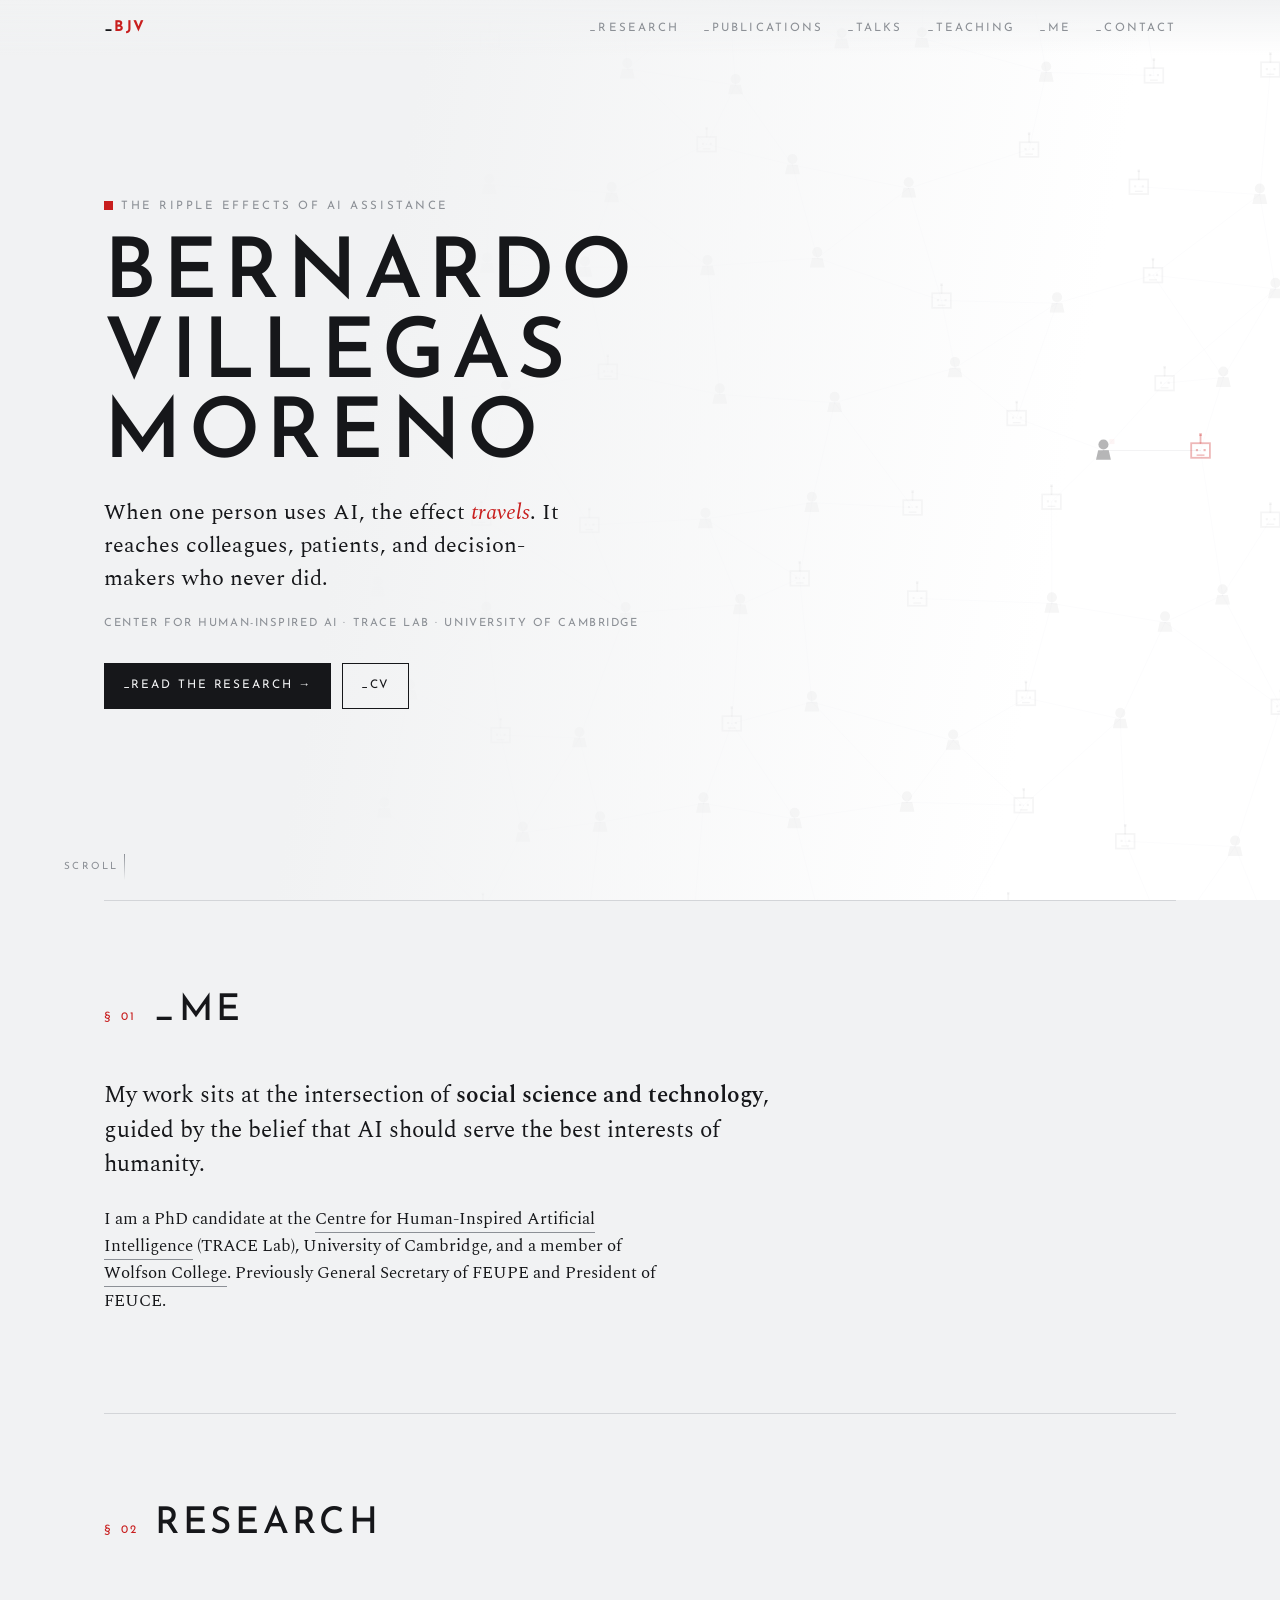
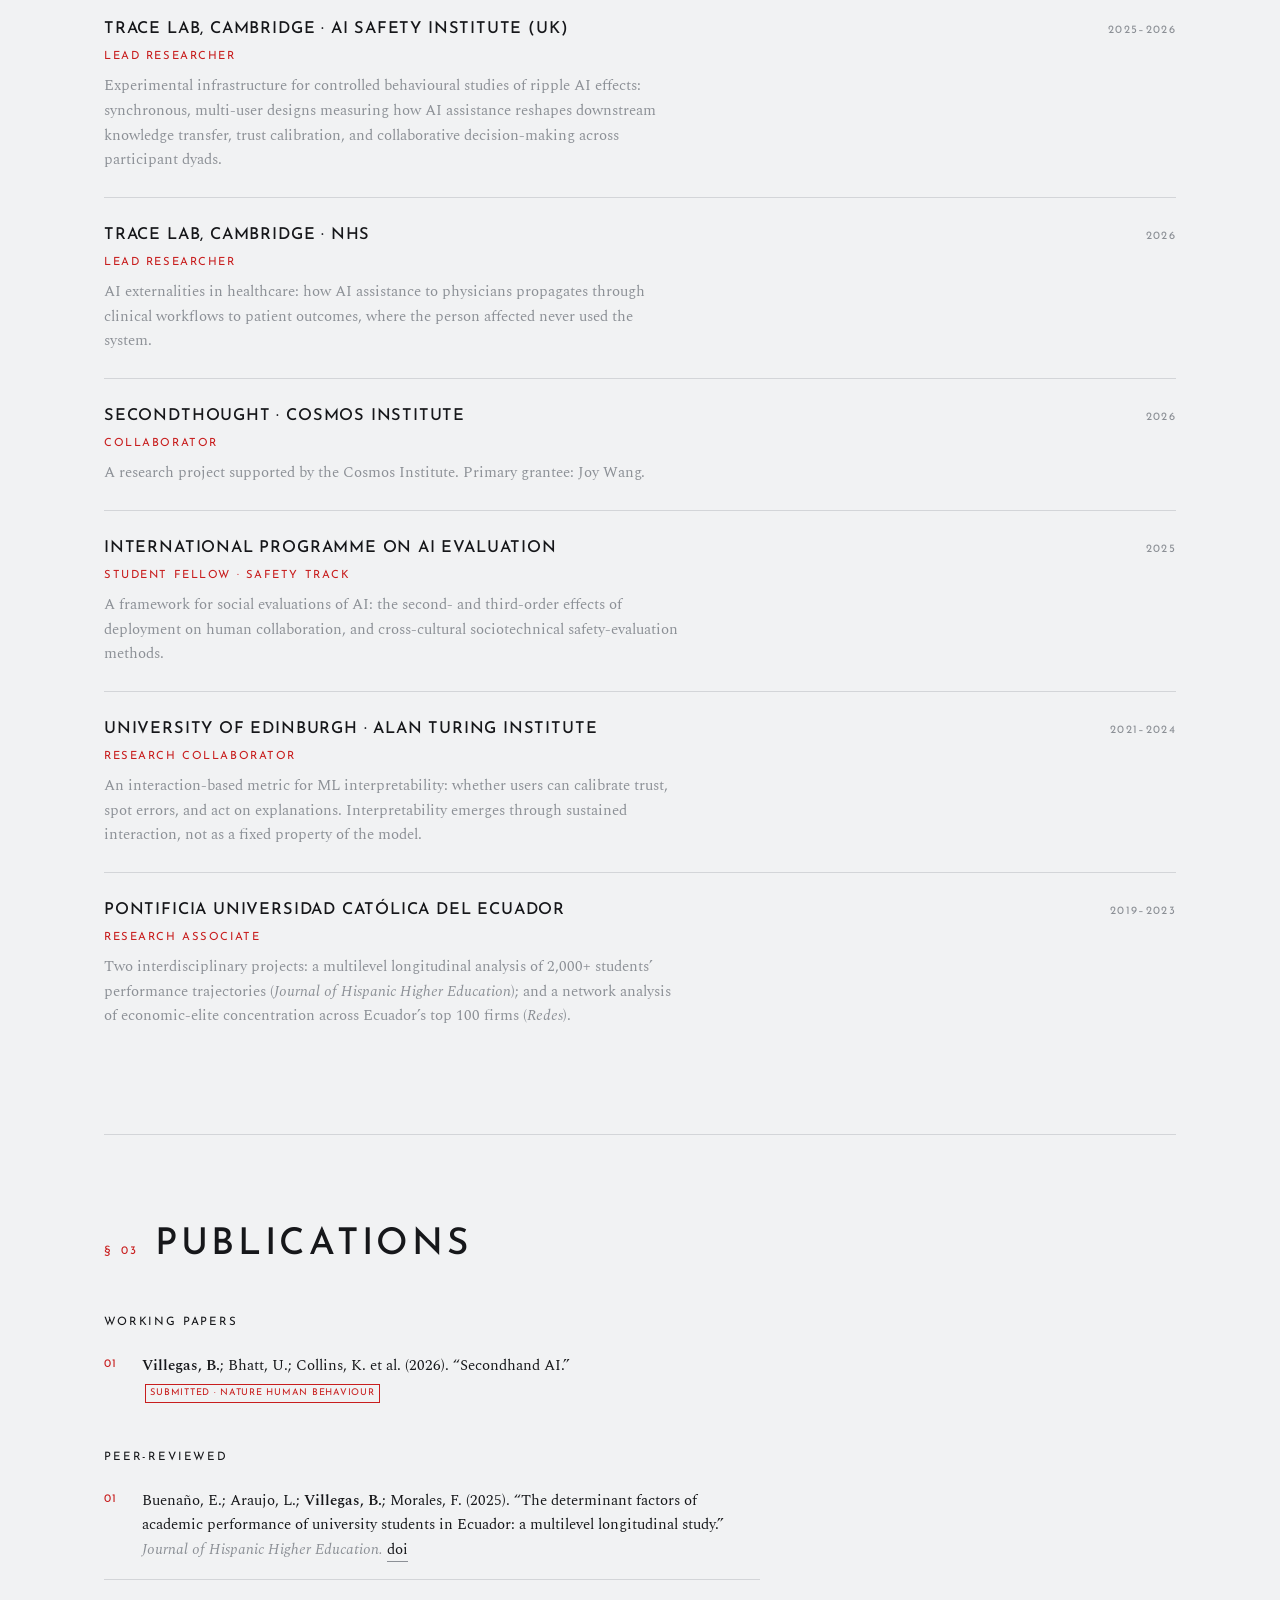
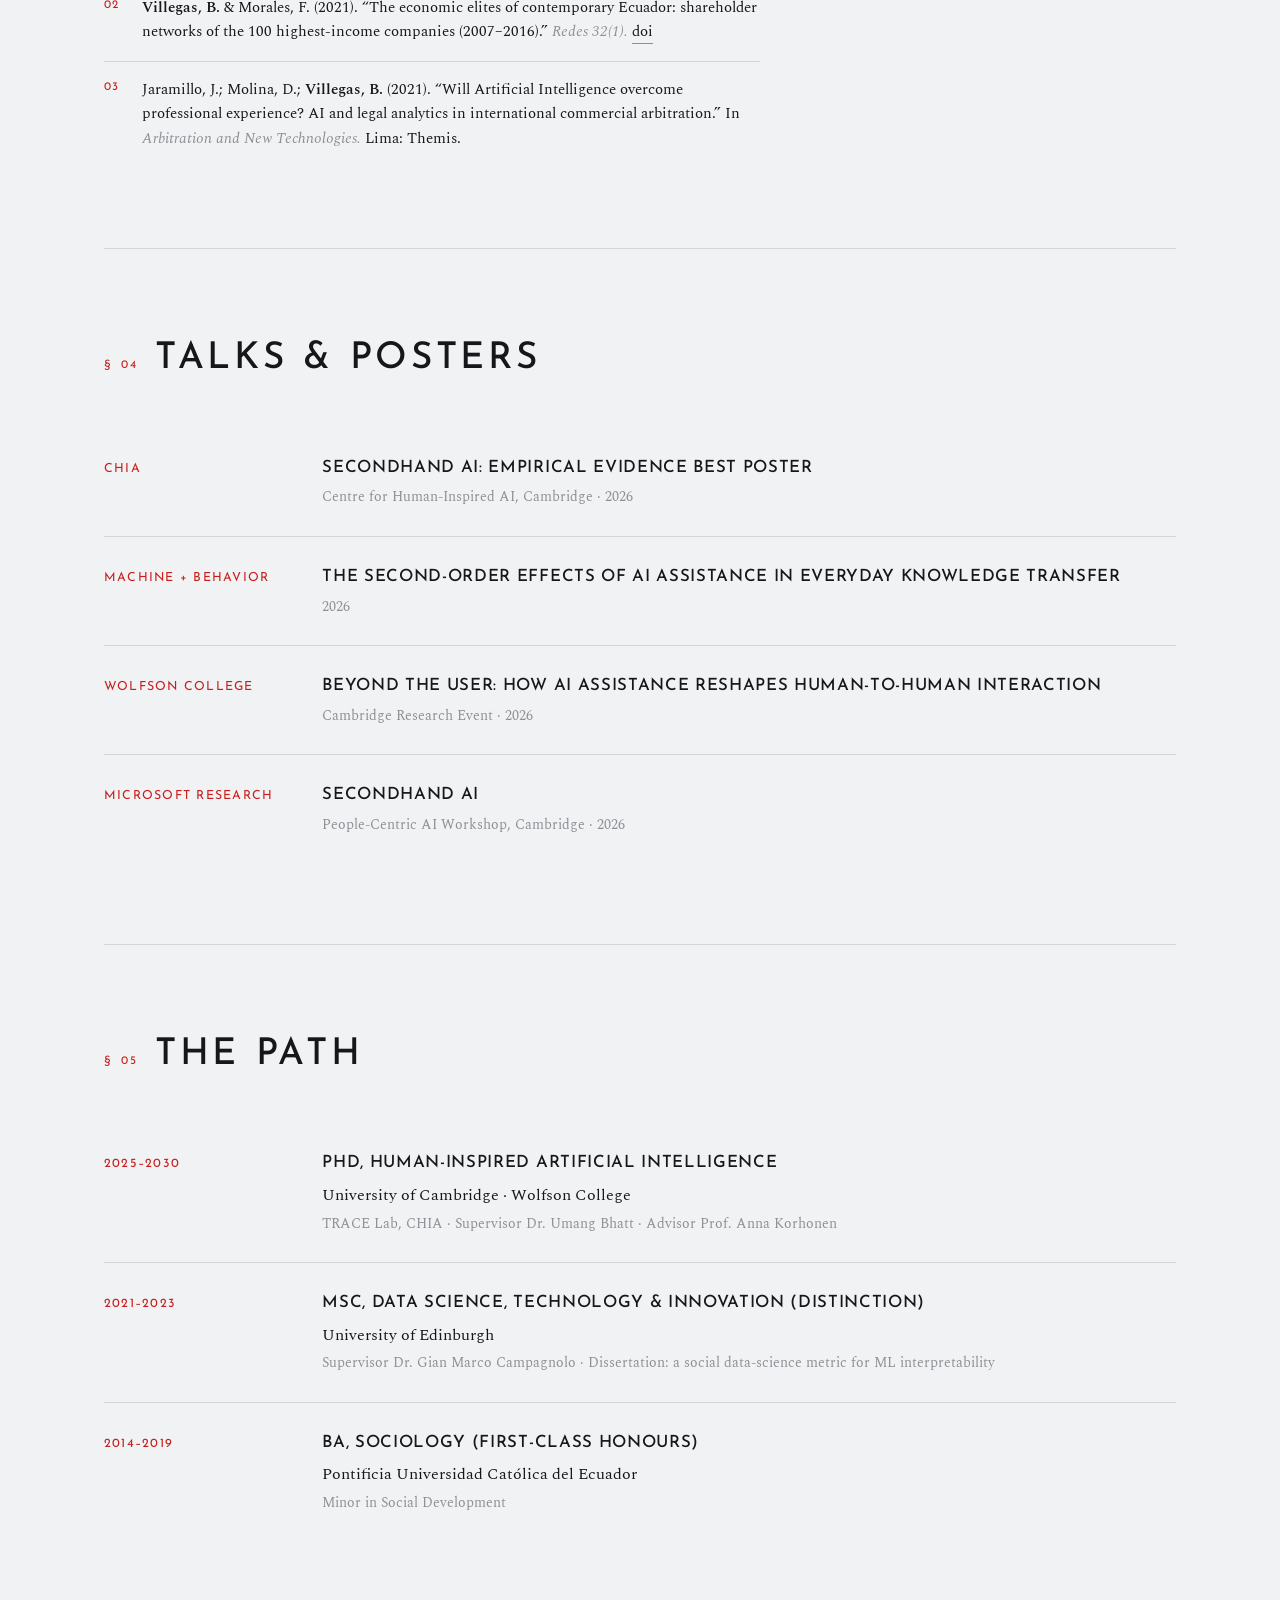
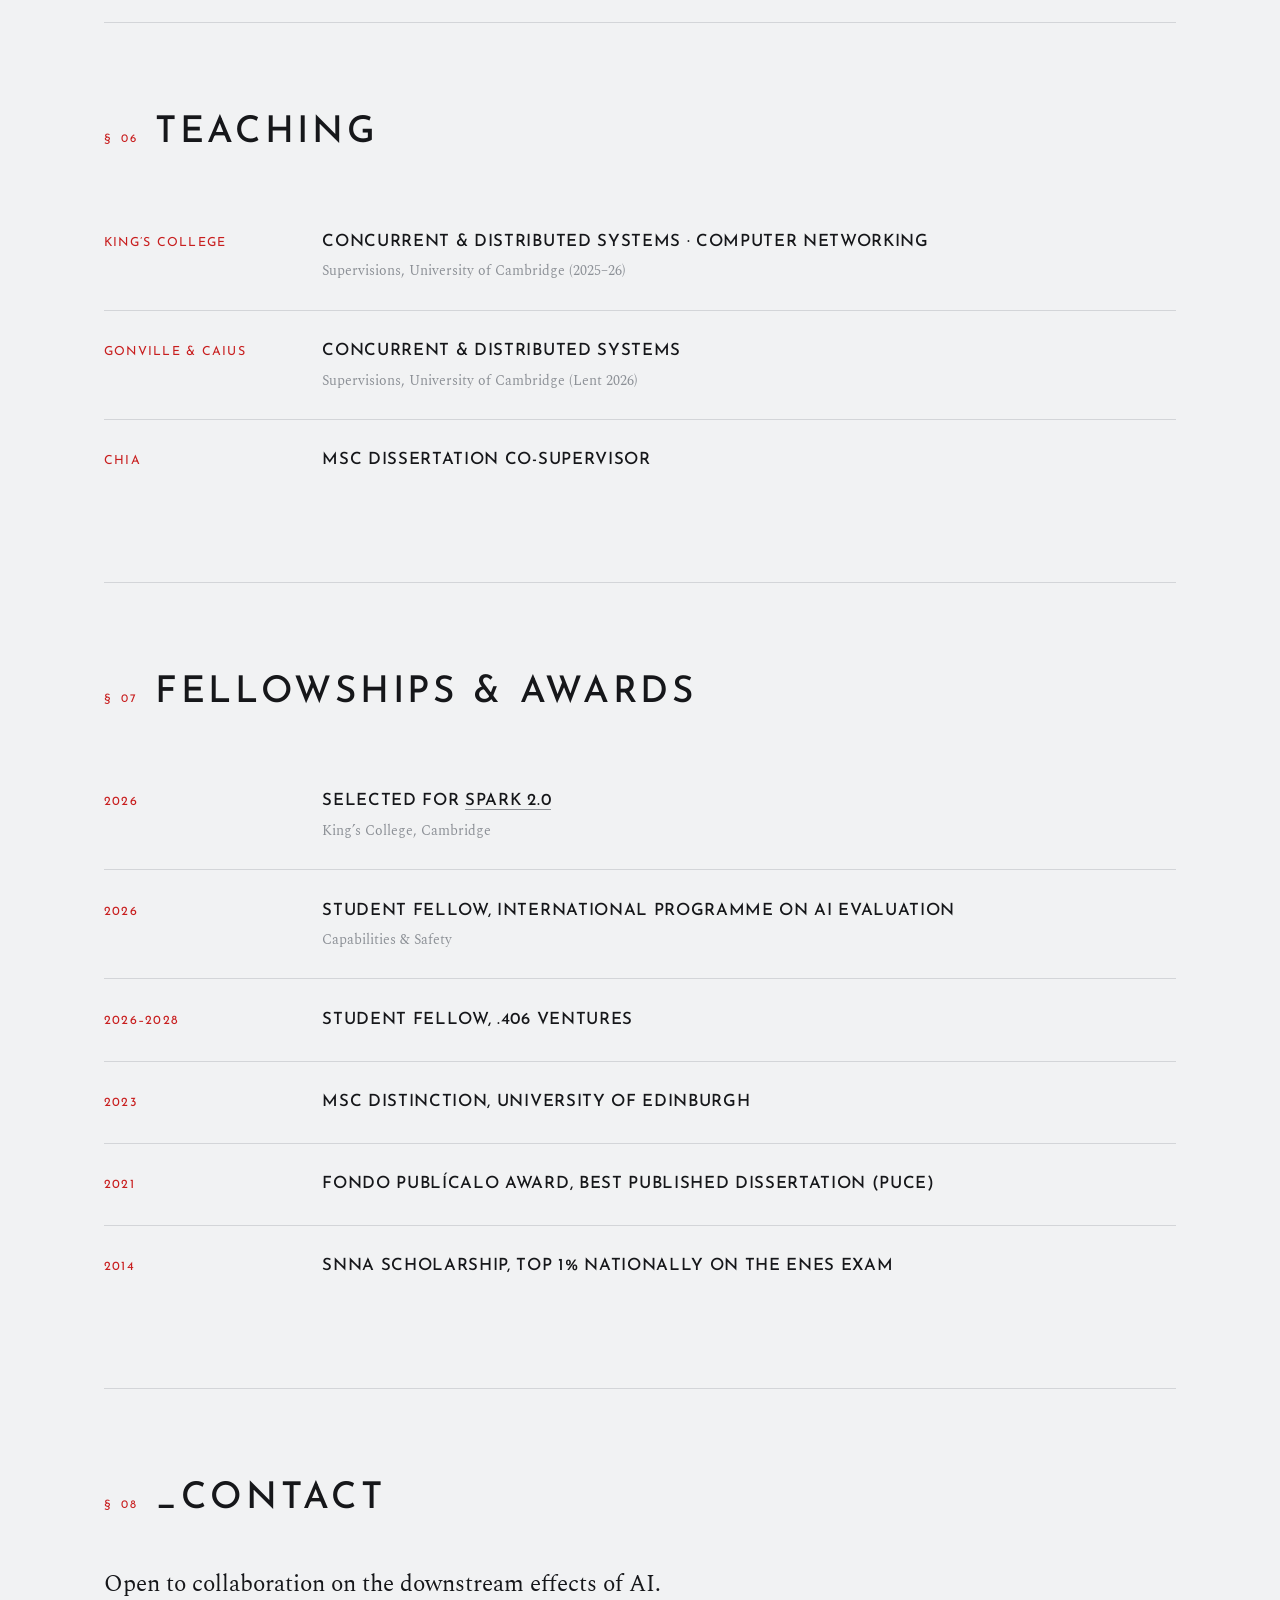
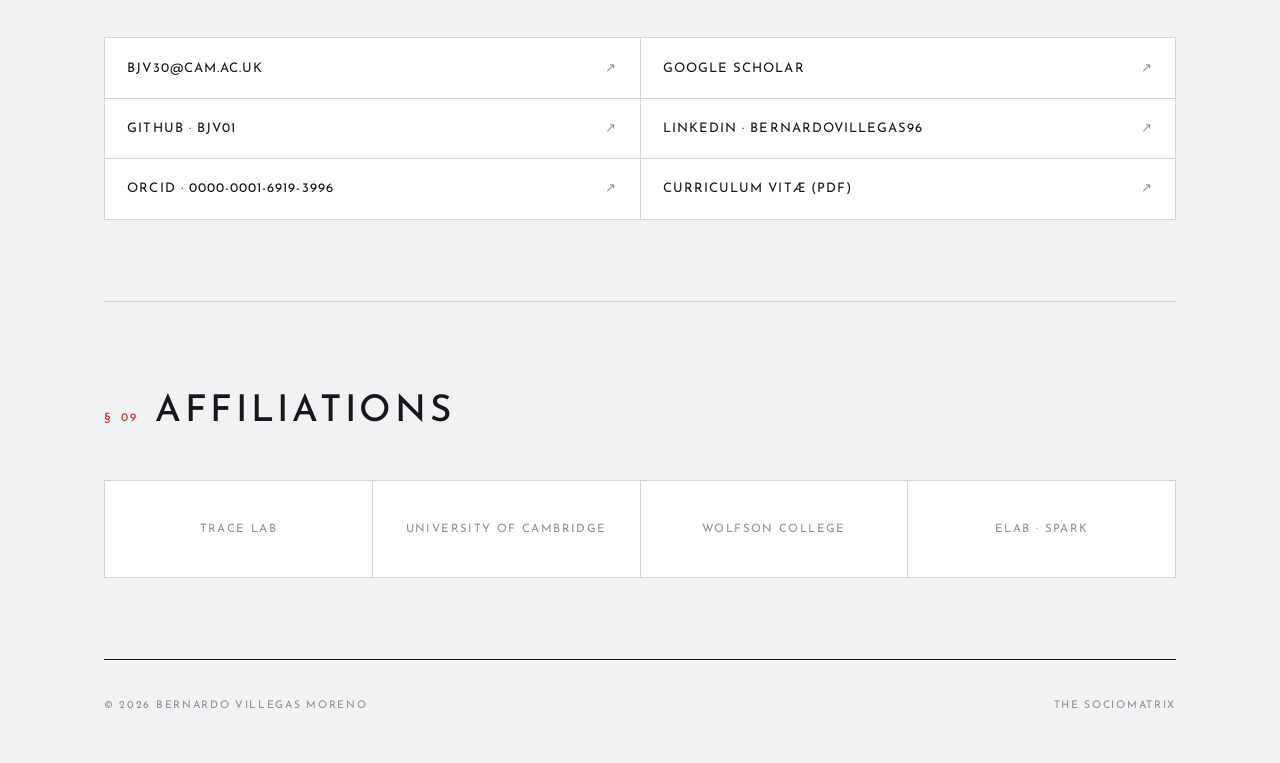
==== commit 05c05402: "Homepage: seed animation at middle-right, remove "The mechanism" section Co-Authored-By: Claude Opus" ====
--- a/static/index.html
+++ b/static/index.html
@@ -152,19 +152,8 @@
         <div class="ritem"><div class="rtop"><span class="org">Pontificia Universidad Católica del Ecuador</span><span class="date">2019–2023</span></div><div class="role">Research Associate</div><p>Two interdisciplinary projects: a multilevel longitudinal analysis of 2,000+ students&rsquo; performance trajectories (<em>Journal of Hispanic Higher Education</em>); and a network analysis of economic-elite concentration across Ecuador&rsquo;s top 100 firms (<em>Redes</em>).</p></div>
       </div>
     </section>
-    <section id="mechanism">
-      <div class="sechead reveal"><span class="no">§ 03</span><h2>The mechanism</h2></div>
-      <p class="lead reveal">Current AI systems are <strong>optimizers with hidden costs</strong>. They enhance the individual while the ripple effects go unmeasured. I make those externalities visible, and I locate where to intervene.</p>
-      <div class="down reveal">
-        <div class="dcell"><span class="sq"></span><span class="who">Colleague</span><span class="eff">inherits work they never saw produced</span></div>
-        <div class="dcell"><span class="sq"></span><span class="who">Patient</span><span class="eff">receives a decision shaped by unseen assistance</span></div>
-        <div class="dcell"><span class="sq"></span><span class="who">Decision-maker</span><span class="eff">acts on AI-generated content downstream</span></div>
-        <div class="dcell"><span class="sq"></span><span class="who">Team</span><span class="eff">shared understanding quietly fragments</span></div>
-        <div class="dcell"><span class="sq"></span><span class="who">Institution</span><span class="eff">expertise is gradually displaced</span></div>
-      </div>
-    </section>
     <section id="publications">
-      <div class="sechead reveal"><span class="no">§ 04</span><h2>Publications</h2></div>
+      <div class="sechead reveal"><span class="no">§ 03</span><h2>Publications</h2></div>
       <div class="subhead reveal">Working papers</div>
       <ol class="pubs reveal">
         <li><b>Villegas, B.</b>; Bhatt, U.; Collins, K. et al. (2026). &ldquo;Secondhand AI.&rdquo; <span class="badge">Submitted · Nature Human Behaviour</span></li>
@@ -177,7 +166,7 @@
       </ol>
     </section>
     <section id="talks">
-      <div class="sechead reveal"><span class="no">§ 05</span><h2>Talks &amp; posters</h2></div>
+      <div class="sechead reveal"><span class="no">§ 04</span><h2>Talks &amp; posters</h2></div>
       <div class="path reveal">
         <div class="step"><div class="when">CHIA</div><div><h4>Secondhand AI: empirical evidence <span class="badge">Best Poster</span></h4><p class="note">Centre for Human-Inspired AI, Cambridge · 2026</p></div></div>
         <div class="step"><div class="when">Machine + Behavior</div><div><h4>The second-order effects of AI assistance in everyday knowledge transfer</h4><p class="note">2026</p></div></div>
@@ -186,7 +175,7 @@
       </div>
     </section>
     <section id="path">
-      <div class="sechead reveal"><span class="no">§ 06</span><h2>The path</h2></div>
+      <div class="sechead reveal"><span class="no">§ 05</span><h2>The path</h2></div>
       <div class="path reveal">
         <div class="step"><div class="when">2025–2030</div><div><h4>PhD, Human-Inspired Artificial Intelligence</h4><p class="org">University of Cambridge · Wolfson College</p><p class="note">TRACE Lab, CHIA · Supervisor Dr. Umang Bhatt · Advisor Prof. Anna Korhonen</p></div></div>
         <div class="step"><div class="when">2021–2023</div><div><h4>MSc, Data Science, Technology &amp; Innovation (Distinction)</h4><p class="org">University of Edinburgh</p><p class="note">Supervisor Dr. Gian Marco Campagnolo · Dissertation: a social data-science metric for ML interpretability</p></div></div>
@@ -194,7 +183,7 @@
       </div>
     </section>
     <section id="teaching">
-      <div class="sechead reveal"><span class="no">§ 07</span><h2>Teaching</h2></div>
+      <div class="sechead reveal"><span class="no">§ 06</span><h2>Teaching</h2></div>
       <div class="path reveal">
         <div class="step"><div class="when">King&rsquo;s College</div><div><h4>Concurrent &amp; Distributed Systems · Computer Networking</h4><p class="note">Supervisions, University of Cambridge (2025–26)</p></div></div>
         <div class="step"><div class="when">Gonville &amp; Caius</div><div><h4>Concurrent &amp; Distributed Systems</h4><p class="note">Supervisions, University of Cambridge (Lent 2026)</p></div></div>
@@ -202,7 +191,7 @@
       </div>
     </section>
     <section>
-      <div class="sechead reveal"><span class="no">§ 08</span><h2>Fellowships &amp; awards</h2></div>
+      <div class="sechead reveal"><span class="no">§ 07</span><h2>Fellowships &amp; awards</h2></div>
       <div class="path reveal">
         <div class="step"><div class="when">2026</div><div><h4>Selected for <a href="https://sparkatkings.com" target="_blank" rel="noopener" style="border-bottom:1px solid var(--silver)">SPARK 2.0</a></h4><p class="note">King&rsquo;s College, Cambridge</p></div></div>
         <div class="step"><div class="when">2026</div><div><h4>Student Fellow, International Programme on AI Evaluation</h4><p class="note">Capabilities &amp; Safety</p></div></div>
@@ -213,7 +202,7 @@
       </div>
     </section>
     <section id="contact">
-      <div class="sechead reveal"><span class="no">§ 09</span><h2>_contact</h2></div>
+      <div class="sechead reveal"><span class="no">§ 08</span><h2>_contact</h2></div>
       <p class="lead reveal">Open to collaboration on the downstream effects of AI.</p>
       <div class="contact reveal">
         <a class="link" href="mailto:bjv30@cam.ac.uk">bjv30@cam.ac.uk<span class="arw">↗</span></a>
@@ -225,7 +214,7 @@
       </div>
     </section>
     <section id="associations">
-      <div class="sechead reveal"><span class="no">§ 10</span><h2>Affiliations</h2></div>
+      <div class="sechead reveal"><span class="no">§ 09</span><h2>Affiliations</h2></div>
       <div class="assoc reveal">
         <div class="logo">TRACE Lab</div>
         <div class="logo">University of Cambridge</div>
@@ -254,7 +243,7 @@
     seed=20260829;
     var gap=cl(Math.min(W,H)*0.12,72,140), r0=cl(gap*0.1,8,13);
     var x0=-gap*0.4, x1=W+gap*0.4, y0=-gap*0.4, y1=H+gap*0.4;
-    var sx=W*0.9, sy=H*0.9;   // seed bottom-right, diagonally opposite the name (upper-left)
+    var sx=W*0.9, sy=H*0.5;   // seed middle-right (visible, balanced against the name at upper-left)
     nodes=[];
     for(var gy=y0;gy<=y1;gy+=gap){ for(var gx=x0;gx<=x1;gx+=gap){
       nodes.push({x:gx+(rnd()-0.5)*gap*0.55,y:gy+(rnd()-0.5)*gap*0.55,ai:rnd()<0.35});
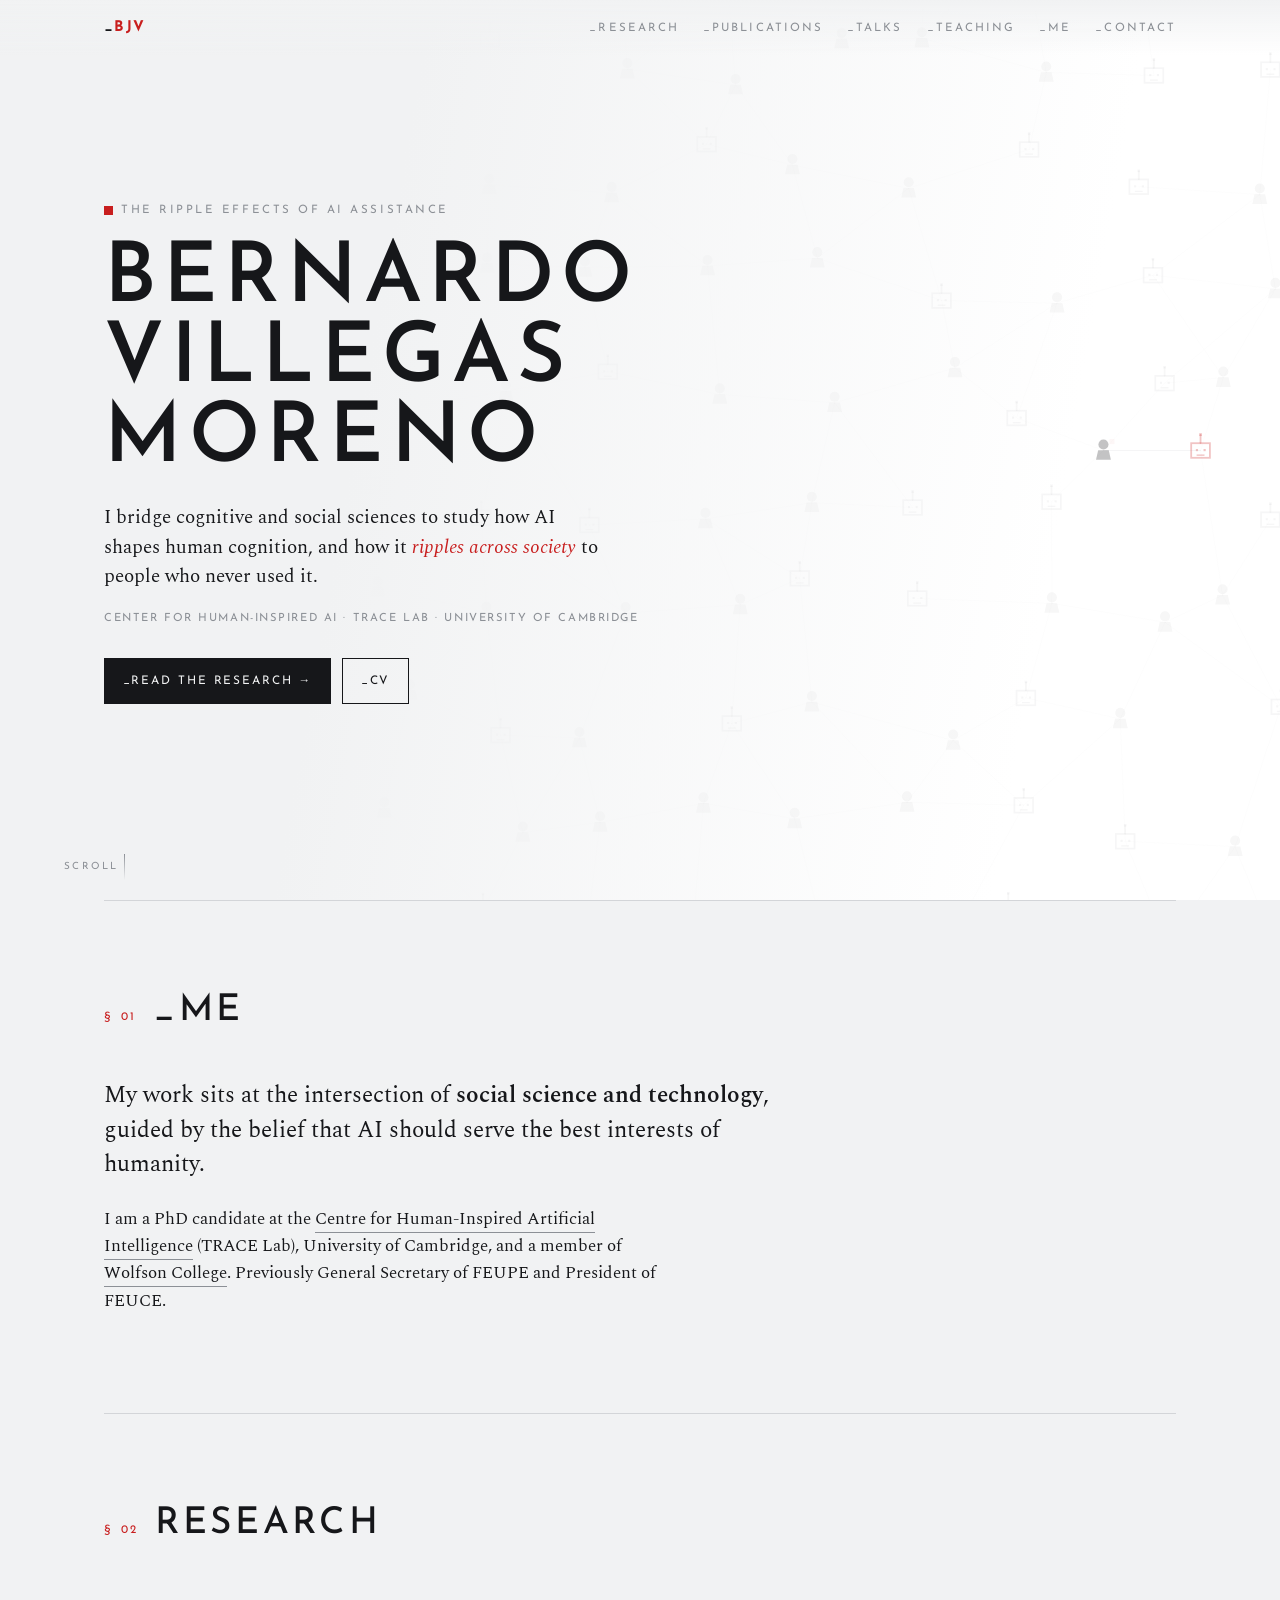
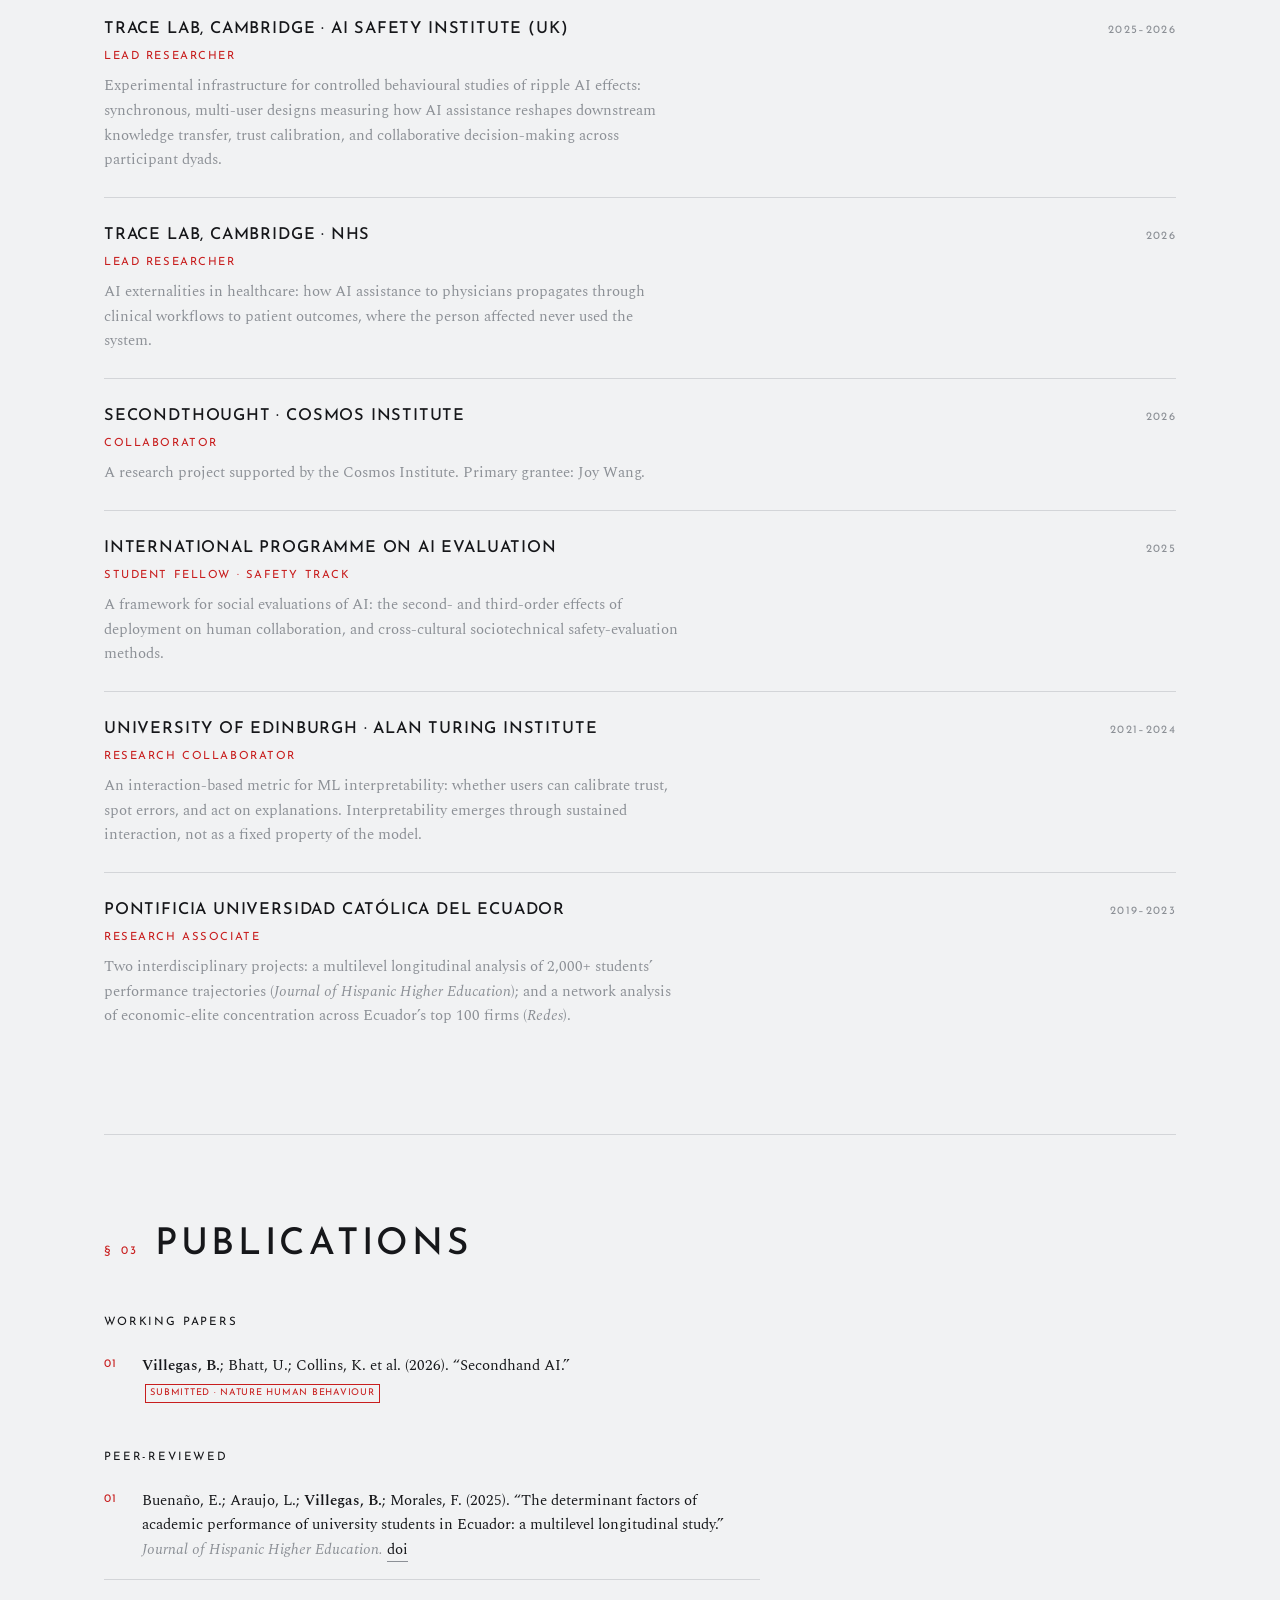
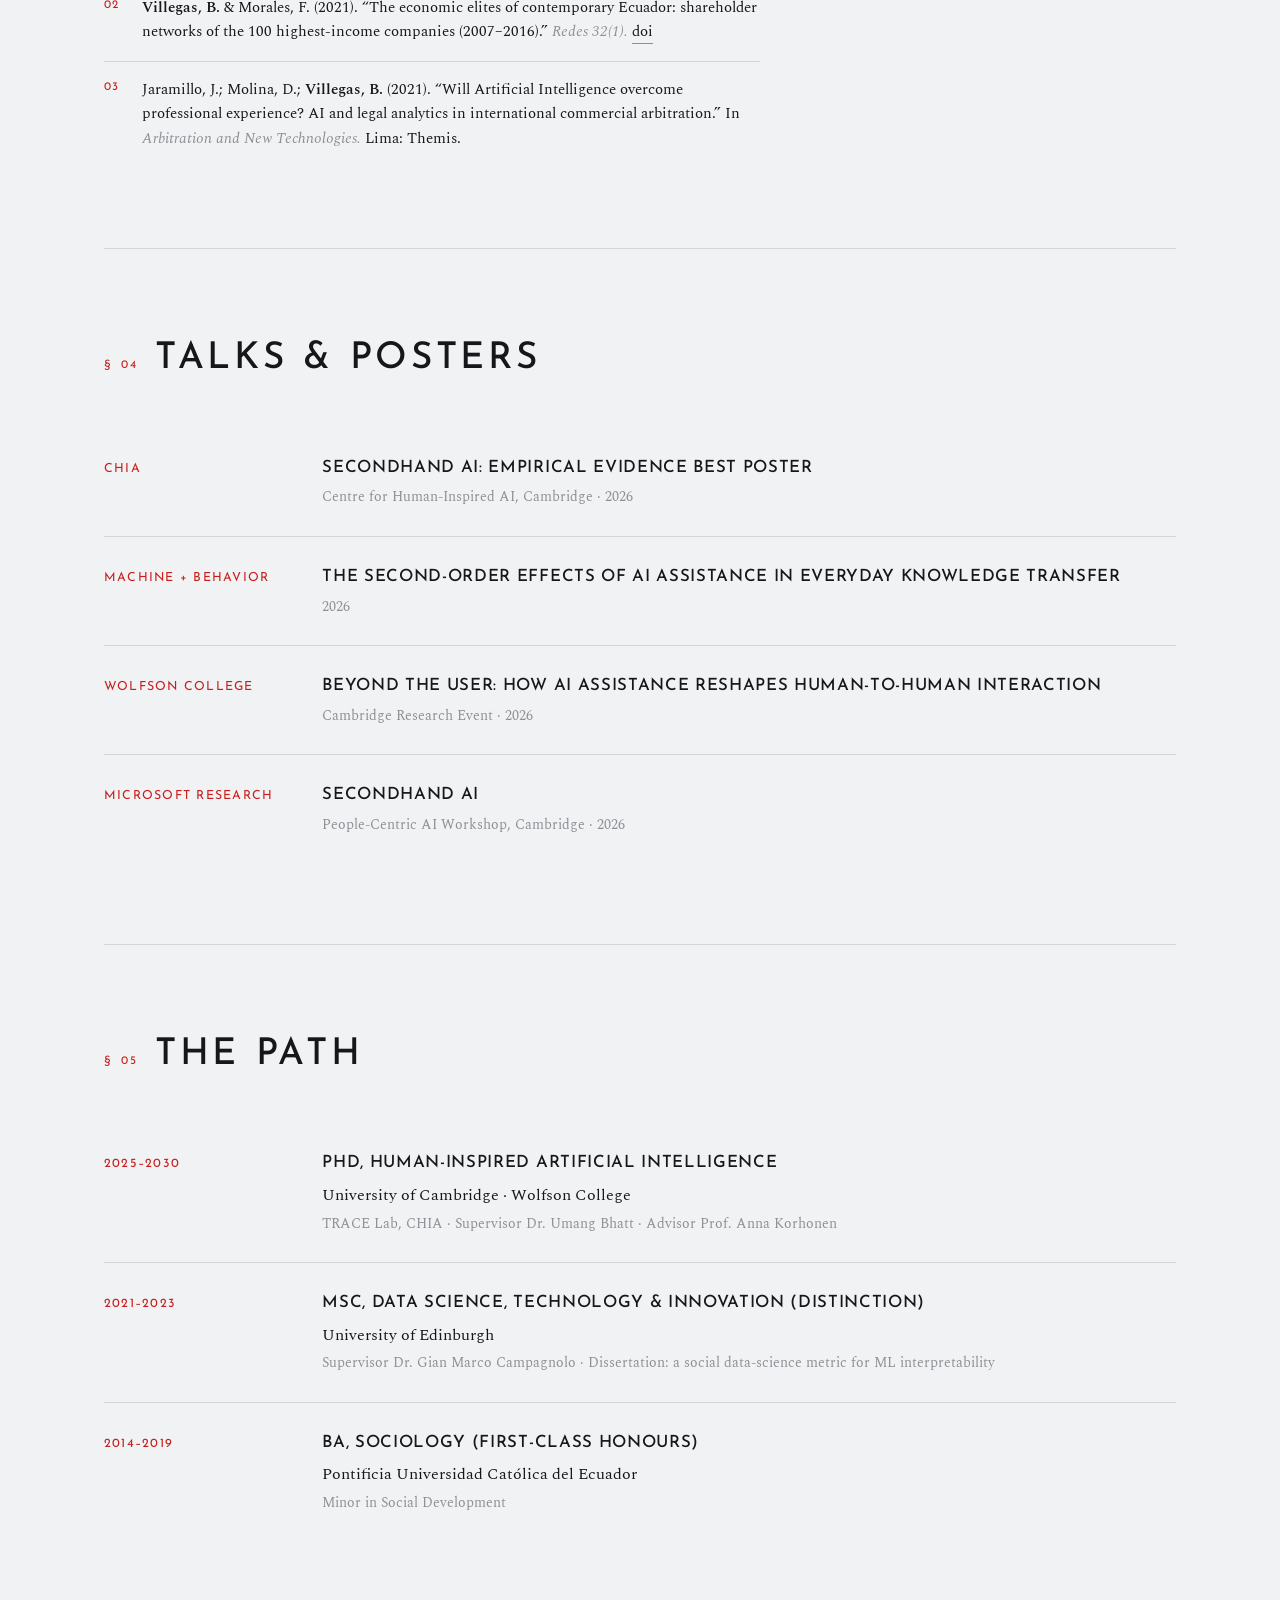
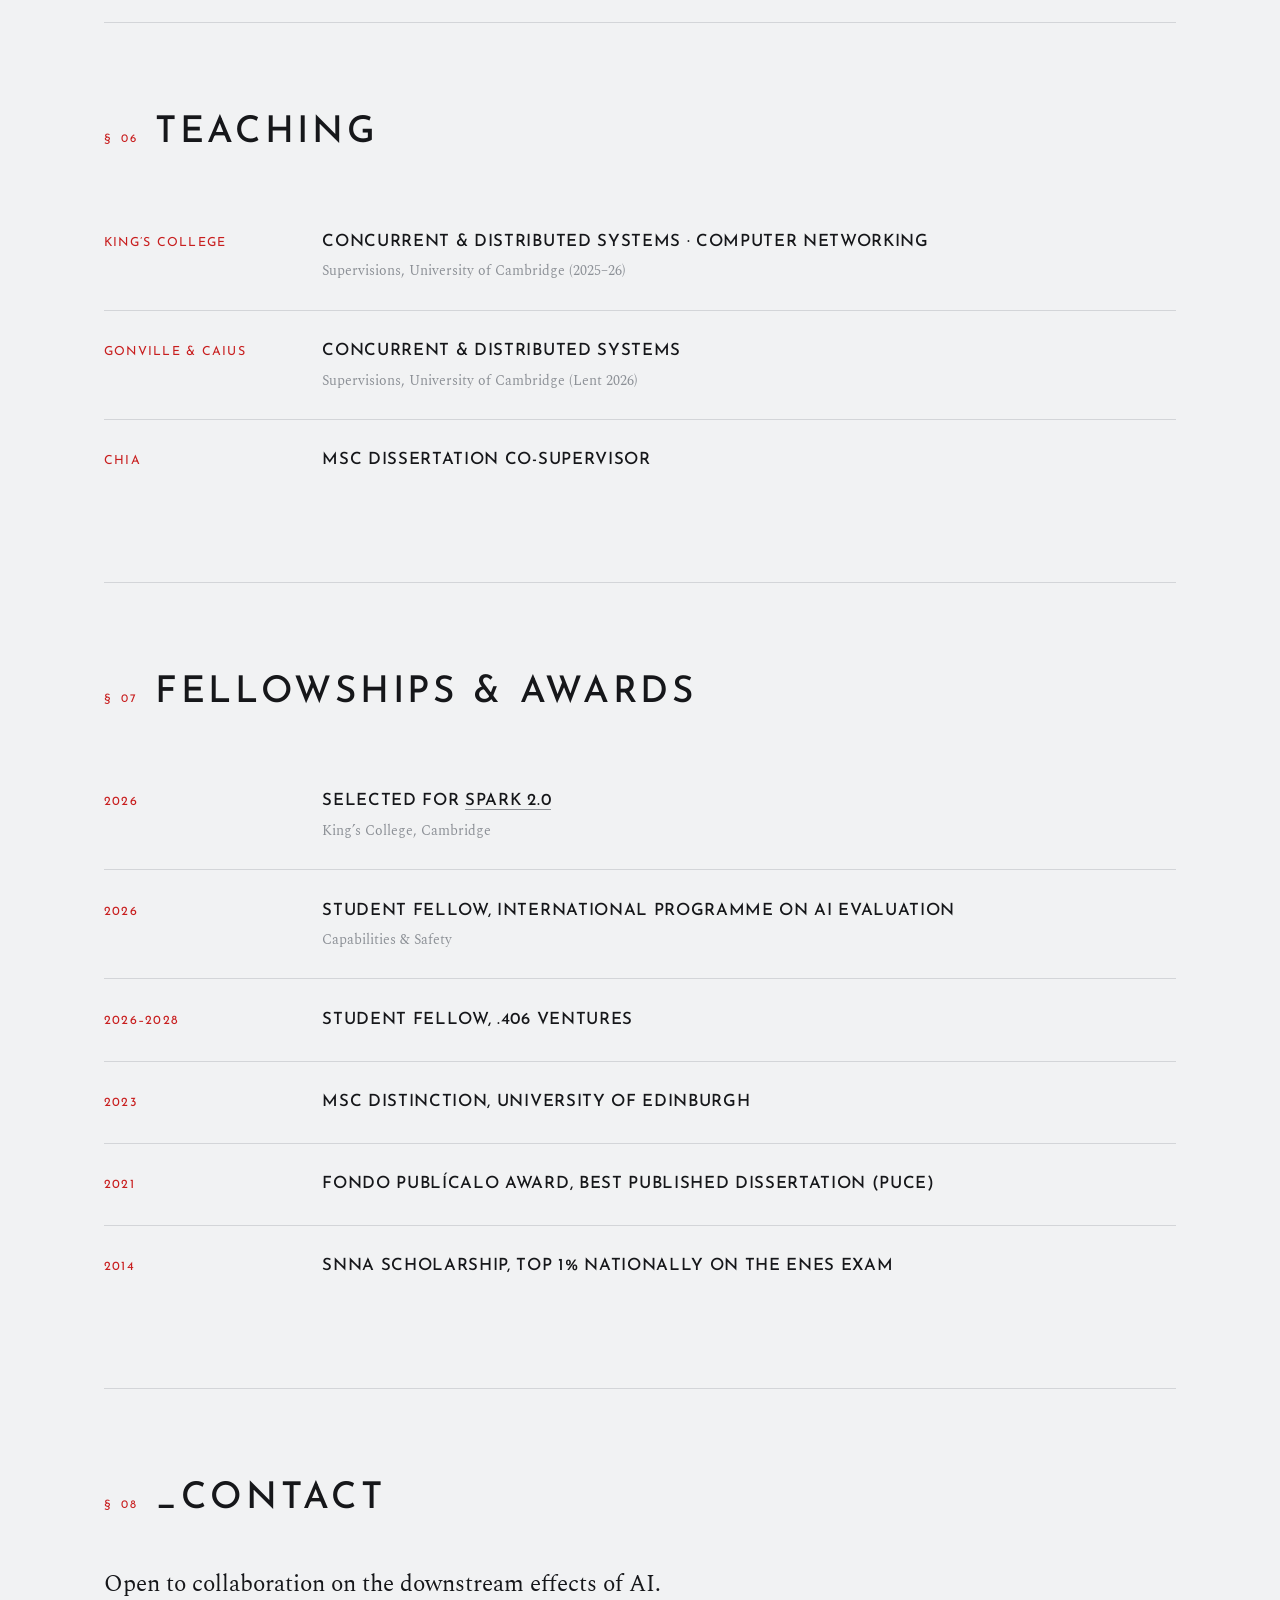
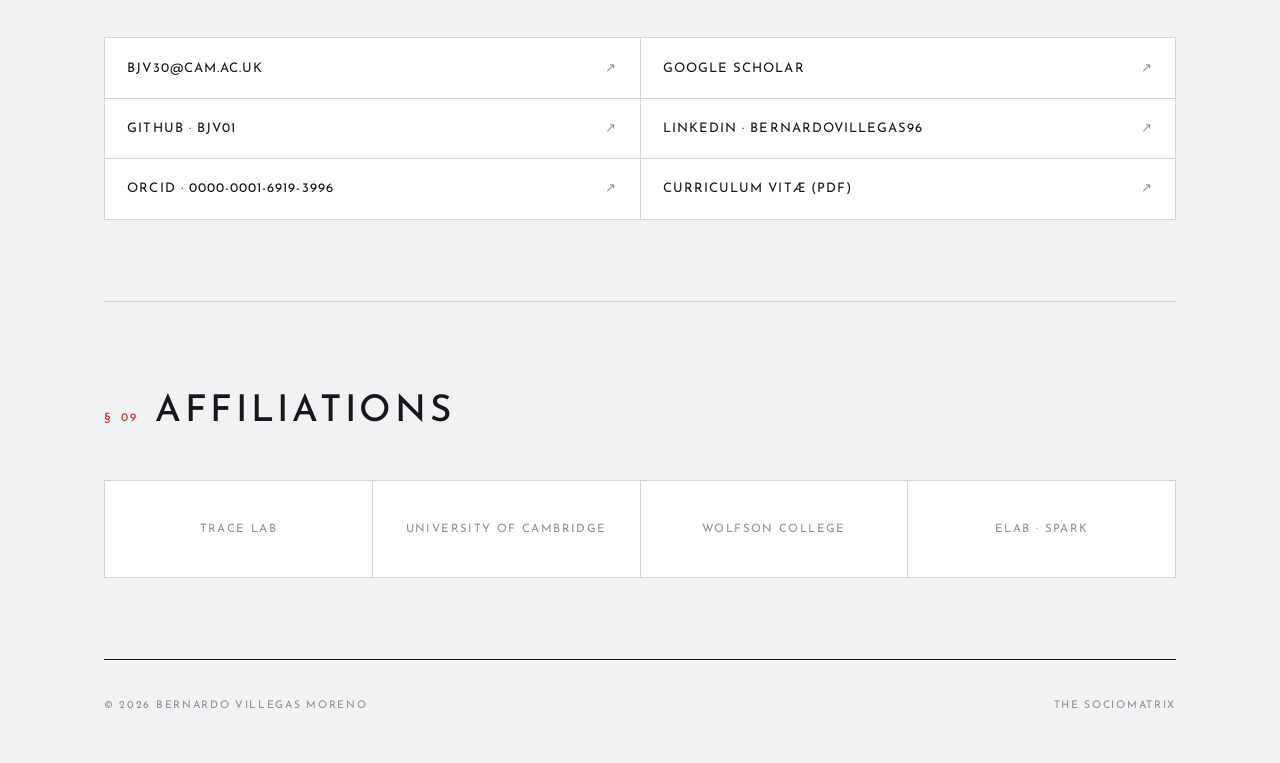
==== commit 152aaaa7: "Homepage: new subhero from CV (cognition + societal ripple) Co-Authored-By: Claude Opus 4.8 (1M cont" ====
--- a/static/index.html
+++ b/static/index.html
@@ -46,7 +46,7 @@
   .kicker{font-family:var(--cap);text-transform:uppercase;letter-spacing:.22em;font-size:.72rem;color:var(--silver);display:inline-flex;align-items:center;gap:.7em}
   .kicker .sq{width:9px;height:9px;background:var(--red);display:inline-block}
   h1{font-family:var(--cap);text-transform:uppercase;font-weight:600;letter-spacing:.08em;line-height:.96;font-size:clamp(2.4rem,7vw,5.2rem);margin:1.1rem 0 0;max-width:14ch}
-  .tag{font-size:clamp(1.08rem,1.7vw,1.4rem);line-height:1.5;max-width:42ch;margin:1.3rem 0 0}
+  .tag{font-size:clamp(1.06rem,1.5vw,1.32rem);line-height:1.52;max-width:50ch;margin:1.4rem 0 0;text-wrap:pretty}
   .tag em{font-style:italic;color:var(--red)}
   .affil{font-family:var(--cap);text-transform:uppercase;letter-spacing:.14em;font-size:.7rem;color:var(--silver);margin:1.2rem 0 0}
   .actions{display:flex;gap:.7rem;flex-wrap:wrap;margin-top:1.9rem}
@@ -128,7 +128,7 @@
     <div class="hero-inner"><div class="wrap">
       <span class="kicker"><span class="sq"></span> the ripple effects of AI assistance</span>
       <h1>Bernardo Villegas Moreno</h1>
-      <p class="tag">When one person uses AI, the effect <em>travels</em>. It reaches colleagues, patients, and decision-makers who never did.</p>
+      <p class="tag">I bridge cognitive and social sciences to study how AI shapes human cognition, and how it <em>ripples across society</em> to people who never used it.</p>
       <p class="affil">Center for Human-Inspired AI · TRACE Lab · University of Cambridge</p>
       <div class="actions"><a class="btn pri" href="#research">_read the research →</a><a class="btn" href="#">_cv</a></div>
     </div></div>
